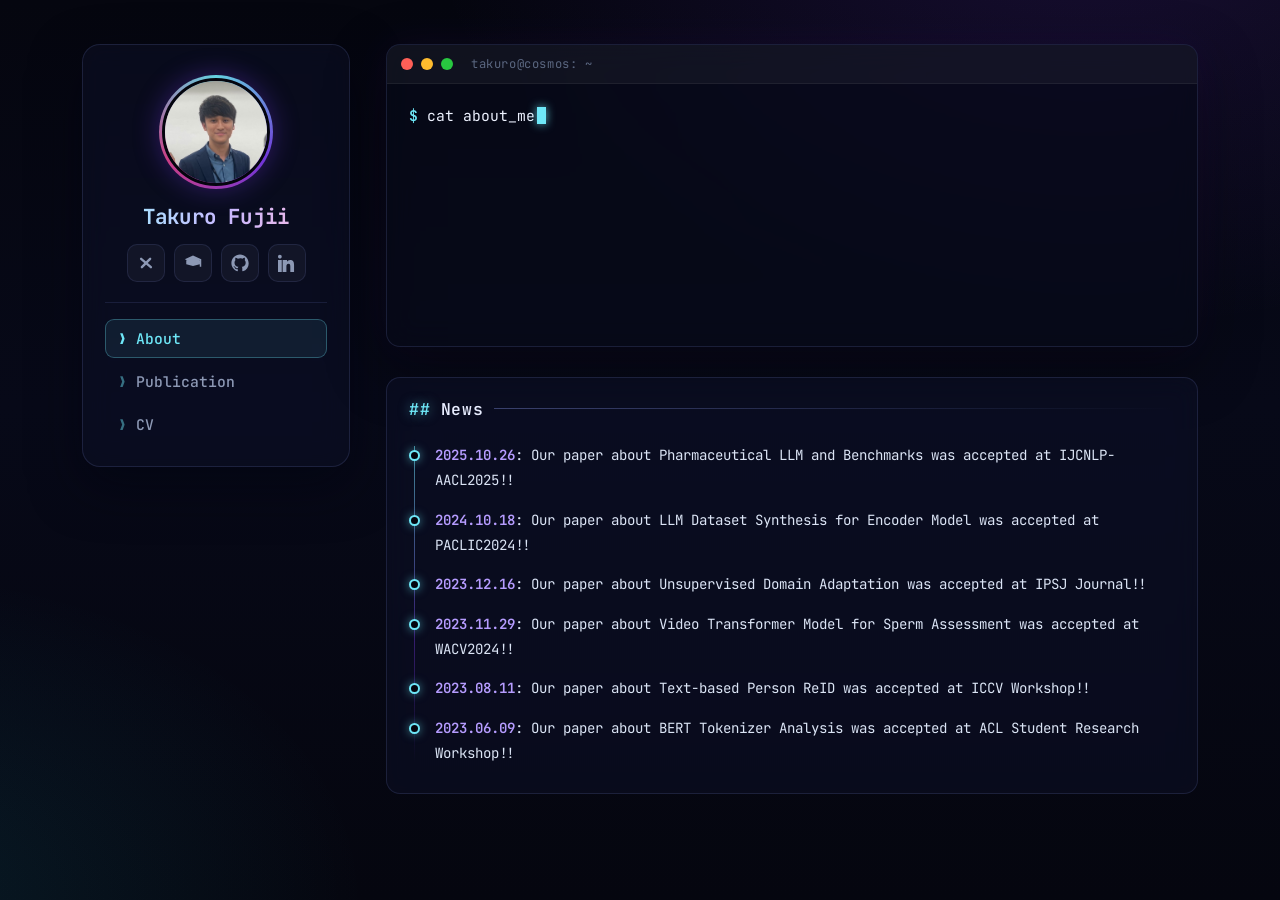
==== index.html @ f5a9caca "update" ====
<!doctype html>
<html lang="en">
<head>
	<meta charset="utf-8">
	<meta name="viewport" content="width=device-width,initial-scale=1">
	<title>Takuro Fujii</title>
	<meta name="description" content="Takuro Fujii — AI researcher / system engineer. NLP and LLM dataset synthesis.">
	<meta name="theme-color" content="#04050e">
	<link rel="icon" href="data:image/svg+xml,%3Csvg xmlns='http://www.w3.org/2000/svg' viewBox='0 0 100 100'%3E%3Ctext y='0.9em' font-size='90'%3E%F0%9F%AA%90%3C/text%3E%3C/svg%3E">
	<link rel="preconnect" href="https://fonts.googleapis.com">
	<link rel="preconnect" href="https://fonts.gstatic.com" crossorigin>
	<link href="https://fonts.googleapis.com/css2?family=JetBrains+Mono:ital,wght@0,300;0,400;0,500;0,600;0,700;1,400&display=swap" rel="stylesheet">
	<link rel="stylesheet" href="styles.css">
	<script>document.documentElement.classList.add('js');</script>
</head>
<body>
	<div class="site">
		<aside class="sidebar" aria-label="サイトナビゲーション">
			<div id="shared-sidebar"></div>
		</aside>

		<main class="content">

			<section class="terminal about" id="about" aria-label="About Me">
				<div class="terminal-bar">
					<span class="t-dot t-red"></span>
					<span class="t-dot t-yellow"></span>
					<span class="t-dot t-green"></span>
					<span class="terminal-title">takuro@cosmos: ~</span>
				</div>
				<div class="terminal-body">
					<p class="term-line" hidden><span class="t-prompt">$&nbsp;</span><span class="t-cmd" data-cmd="cat about_me.md"></span></p>
					<div class="type-target">
						<h4>About Me</h4>
						<p>
						I am currently serving as a system engineer in <a href="https://www.nri.com/jp/" target="_blank" rel="noopener">Nomura Research Institute</a>.
						I am also an independent AI researcher.
						My current research topics lie in deep learning about Neural Language Processing, in particular, LLM dataset synthesis.
						I obtained my Master's degrees from Yokohama National University in 2024, under the supervision of <a href="https://researchmap.jp/hamagami" target="_blank" rel="noopener">Prof. Tomoki Hamagami</a>.
						</p>
					</div>
				</div>
			</section>

			<section class="news" aria-label="News">
				<h4>News</h4>
				<ul>
				<li><span class="news-date">2025.10.26</span>: Our paper about Pharmaceutical LLM and Benchmarks was accepted at IJCNLP-AACL2025!!</li>
				<li><span class="news-date">2024.10.18</span>: Our paper about LLM Dataset Synthesis for Encoder Model was accepted at PACLIC2024!!</li>
				<li><span class="news-date">2023.12.16</span>: Our paper about Unsupervised Domain Adaptation was accepted at IPSJ Journal!!</li>
				<li><span class="news-date">2023.11.29</span>: Our paper about Video Transformer Model for Sperm Assessment was accepted at WACV2024!!</li>
				<li><span class="news-date">2023.08.11</span>: Our paper about Text-based Person ReID was accepted at ICCV Workshop!!</li>
				<li><span class="news-date">2023.06.09</span>: Our paper about BERT Tokenizer Analysis was accepted at ACL Student Research Workshop!!</li>
				</ul>
			</section>

		</main>
	</div>

	<script src="./includes.js"></script>
</body>
</html>
---- styles.css ----
/* ==========================================================================
   Takuro Fujii — personal site
   Theme: "Cosmic Ink" — 深宇宙 × 流れるインク × ターミナル
   ========================================================================== */

@property --ring-angle {
  syntax: '<angle>';
  initial-value: 0deg;
  inherits: false;
}

:root{
  --bg-deep:#04050e;
  --bg:#070918;
  --fg:#dbe4f5;
  --muted:#8d99b5;
  --faint:#5b6781;

  --accent:#6ee7f7;      /* cyan */
  --accent-2:#b69cff;    /* violet */
  --accent-3:#f27ec1;    /* magenta */
  --link:#7ce3f5;

  --card:rgba(13,17,36,.58);
  --card-border:rgba(148,163,255,.14);
  --card-border-hover:rgba(110,231,247,.38);

  --radius:14px;
  --mono:'JetBrains Mono',ui-monospace,SFMono-Regular,Menlo,Consolas,'Liberation Mono',monospace;

  font-size:16px;
}

/* --------------------------------------------------------------------------
   Base
   -------------------------------------------------------------------------- */
*{box-sizing:border-box}
html{
  background:var(--bg-deep);
  scroll-behavior:smooth;
  scrollbar-color:rgba(148,163,255,.3) transparent;
  scrollbar-width:thin;
}
html,body{height:100%;max-width:100%;overflow-x:hidden}
body{
  margin:0;
  font-family:var(--mono);
  background:
    radial-gradient(1100px 700px at 85% -10%, rgba(124,58,237,.16), transparent 60%),
    radial-gradient(900px 600px at -10% 100%, rgba(34,211,238,.10), transparent 55%),
    linear-gradient(180deg,#05060f,#070918 45%,#05060f);
  color:var(--fg);
  -webkit-font-smoothing:antialiased;
  -moz-osx-font-smoothing:grayscale;
}

::selection{background:rgba(124,58,237,.45);color:#fff}

::-webkit-scrollbar{width:10px;height:10px}
::-webkit-scrollbar-track{background:transparent}
::-webkit-scrollbar-thumb{
  background:rgba(148,163,255,.22);
  border-radius:8px;
  border:2px solid var(--bg-deep);
}

:focus-visible{outline:2px solid var(--accent);outline-offset:2px;border-radius:4px}

img,iframe,embed,object{max-width:100%;height:auto}

/* 長い語・URL は折り返してレイアウトを崩さない */
.content,.cv-box,.publication-item{
  width:100%;max-width:100%;
  hyphens:auto;-webkit-hyphens:auto;
  word-break:break-word;overflow-wrap:anywhere;
}
.cv-period a,.cv-role a,.publication-item a,.pub-links a{
  word-break:break-word;overflow-wrap:anywhere;
}

[hidden]{display:none !important}

/* --------------------------------------------------------------------------
   Cosmic background（JS が .cosmos を body 直下に注入する）
   -------------------------------------------------------------------------- */
.cosmos{
  position:fixed;inset:0;
  z-index:-1;
  overflow:hidden;
  pointer-events:none;
}

.nebula{position:absolute;inset:-8%;will-change:transform}

/* 流動するインク：ブラーをかけた色塊が screen 合成で混ざり合う */
.ink-blob{
  position:absolute;
  border-radius:50%;
  filter:blur(80px);
  mix-blend-mode:screen;
  will-change:transform;
  transform:translateZ(0);
}
.ink-1{
  width:56vmax;height:56vmax;left:-16vmax;top:-22vmax;opacity:.55;
  background:radial-gradient(circle at 35% 35%, rgba(124,58,237,.55), rgba(124,58,237,0) 70%);
  animation:ink-drift-1 44s ease-in-out infinite alternate;
}
.ink-2{
  width:48vmax;height:48vmax;right:-14vmax;top:8vmax;opacity:.45;
  background:radial-gradient(circle at 60% 40%, rgba(34,211,238,.5), rgba(34,211,238,0) 70%);
  animation:ink-drift-2 36s ease-in-out infinite alternate;
}
.ink-3{
  width:46vmax;height:46vmax;left:-10vmax;bottom:-18vmax;opacity:.4;
  background:radial-gradient(circle at 40% 60%, rgba(236,72,153,.42), rgba(236,72,153,0) 70%);
  animation:ink-drift-3 52s ease-in-out infinite alternate;
}
.ink-4{
  width:40vmax;height:40vmax;right:4vmax;bottom:-12vmax;opacity:.42;
  background:radial-gradient(circle at 50% 50%, rgba(37,99,235,.5), rgba(37,99,235,0) 70%);
  animation:ink-drift-4 30s ease-in-out infinite alternate;
}
.ink-5{
  width:34vmax;height:34vmax;left:32vw;top:24vh;opacity:.3;
  background:radial-gradient(circle at 50% 50%, rgba(45,212,191,.4), rgba(45,212,191,0) 70%);
  animation:ink-drift-5 40s ease-in-out infinite alternate;
}

@keyframes ink-drift-1{
  0%  {transform:translate(0,0) scale(1) rotate(0deg)}
  50% {transform:translate(9vmax,7vmax) scale(1.18) rotate(18deg)}
  100%{transform:translate(-4vmax,12vmax) scale(.92) rotate(-10deg)}
}
@keyframes ink-drift-2{
  0%  {transform:translate(0,0) scale(1)}
  50% {transform:translate(-10vmax,6vmax) scale(1.12)}
  100%{transform:translate(-3vmax,-7vmax) scale(.9)}
}
@keyframes ink-drift-3{
  0%  {transform:translate(0,0) scale(1) rotate(0deg)}
  50% {transform:translate(8vmax,-9vmax) scale(1.15) rotate(-14deg)}
  100%{transform:translate(13vmax,2vmax) scale(1.02) rotate(8deg)}
}
@keyframes ink-drift-4{
  0%  {transform:translate(0,0) scale(1)}
  50% {transform:translate(-7vmax,-8vmax) scale(1.2)}
  100%{transform:translate(4vmax,-3vmax) scale(.95)}
}
@keyframes ink-drift-5{
  0%  {transform:translate(0,0) scale(1)}
  50% {transform:translate(-12vmax,9vmax) scale(1.25)}
  100%{transform:translate(8vmax,-6vmax) scale(.88)}
}

.starfield{position:absolute;inset:0;width:100%;height:100%}

/* インクの質感を出す微細な粒状ノイズ */
.grain{
  position:absolute;inset:0;
  background-image:url("data:image/svg+xml,%3Csvg xmlns='http://www.w3.org/2000/svg' width='160' height='160'%3E%3Cfilter id='n'%3E%3CfeTurbulence type='fractalNoise' baseFrequency='0.9' numOctaves='2'/%3E%3C/filter%3E%3Crect width='100%25' height='100%25' filter='url(%23n)'/%3E%3C/svg%3E");
  opacity:.045;
  mix-blend-mode:overlay;
}

/* --------------------------------------------------------------------------
   Layout
   -------------------------------------------------------------------------- */
.site{
  min-height:100vh;
  display:grid;
  grid-template-columns:268px minmax(0,1fr);
  gap:36px;
  max-width:1180px;
  margin:0 auto;
  padding:44px 32px 64px;
}

.content{max-width:100%}
.content > * + *{margin-top:30px}

/* --------------------------------------------------------------------------
   Sidebar
   -------------------------------------------------------------------------- */
.sidebar{
  position:sticky;top:36px;
  align-self:start;
  display:flex;flex-direction:column;align-items:center;gap:6px;
  background:var(--card);
  border:1px solid var(--card-border);
  border-radius:18px;
  padding:30px 22px 22px;
  backdrop-filter:blur(14px) saturate(140%);
  -webkit-backdrop-filter:blur(14px) saturate(140%);
  box-shadow:0 18px 50px rgba(2,4,16,.5);
}

.profile{display:flex;flex-direction:column;align-items:center;gap:14px;width:100%}
.profile-meta{min-width:0;width:100%;text-align:center}

/* 回転するオーロラリング付きアバター */
.avatar-ring{
  --ring-angle:0deg;
  padding:3px;
  border-radius:50%;
  background:conic-gradient(from var(--ring-angle),
    rgba(110,231,247,.9), rgba(124,58,237,.9), rgba(236,72,153,.85), rgba(110,231,247,.9));
  animation:ring-spin 7s linear infinite;
  box-shadow:0 0 26px rgba(124,58,237,.35);
}
@keyframes ring-spin{to{--ring-angle:360deg}}
.avatar{
  display:block;
  width:108px;height:108px;
  border-radius:50%;
  border:3px solid var(--bg-deep);
  object-fit:cover;
}

.name{
  margin:0;
  font-size:1.3rem;font-weight:700;letter-spacing:.01em;
  white-space:normal;
  background:linear-gradient(100deg,#9ef0ff,#c9b8ff 55%,#f7b8de);
  -webkit-background-clip:text;background-clip:text;
  color:transparent;
}

.social-row{display:flex;gap:9px;justify-content:center;flex-wrap:wrap}
.social-row a{
  display:inline-flex;align-items:center;justify-content:center;
  width:38px;height:38px;border-radius:10px;
  color:var(--muted);
  background:rgba(255,255,255,.04);
  border:1px solid rgba(148,163,255,.12);
  transition:color .25s ease,border-color .25s ease,box-shadow .25s ease,transform .25s ease;
}
.social-row a svg{width:18px;height:18px;display:block;fill:currentColor}
.social-row a:hover{
  color:var(--accent);
  border-color:rgba(110,231,247,.45);
  box-shadow:0 0 16px rgba(110,231,247,.25);
  transform:translateY(-2px);
}

.nav{
  display:flex;flex-direction:column;width:100%;gap:4px;
  margin-top:14px;padding-top:16px;
  border-top:1px solid rgba(148,163,255,.12);
}
.nav a{
  font-size:.92rem;font-weight:500;
  color:var(--muted);text-decoration:none;
  padding:9px 12px;border-radius:9px;
  border:1px solid transparent;
  transition:color .22s ease,background .22s ease,border-color .22s ease;
}
.nav a::before{content:'❯ ';color:var(--accent);opacity:.45;transition:opacity .22s ease}
.nav a:hover{color:#fff;background:rgba(255,255,255,.05);border-color:rgba(148,163,255,.18)}
.nav a:hover::before{opacity:1}
.nav a[aria-current="page"]{
  color:var(--accent);
  background:rgba(110,231,247,.08);
  border-color:rgba(110,231,247,.3);
}
.nav a[aria-current="page"]::before{opacity:1}

/* --------------------------------------------------------------------------
   Content generic
   -------------------------------------------------------------------------- */
.content h4{
  display:flex;align-items:center;gap:10px;
  margin:34px 0 16px;
  font-size:1.02rem;font-weight:600;
  letter-spacing:.05em;
  color:#e8edff;
}
.content h4::before{
  content:'##';
  color:var(--accent);
  text-shadow:0 0 12px rgba(110,231,247,.5);
}
.content h4::after{
  content:'';
  flex:1;height:1px;
  background:linear-gradient(90deg,rgba(148,163,255,.35),transparent);
}
.content section > h4:first-child{margin-top:0}

.content a{
  color:var(--link);
  text-decoration:underline dotted;
  text-underline-offset:3px;
  transition:color .2s ease,text-shadow .2s ease;
}
.content a:hover{color:#aef4ff;text-shadow:0 0 14px rgba(110,231,247,.6)}

/* --------------------------------------------------------------------------
   Terminal（About Me のタイプライター演出）
   -------------------------------------------------------------------------- */
.terminal{
  background:rgba(8,10,24,.74);
  border:1px solid var(--card-border);
  border-radius:var(--radius);
  overflow:hidden;
  backdrop-filter:blur(14px) saturate(140%);
  -webkit-backdrop-filter:blur(14px) saturate(140%);
  box-shadow:0 20px 60px rgba(0,0,0,.45),0 0 40px rgba(124,58,237,.08);
}
.terminal.is-typing{cursor:pointer}

.terminal-bar{
  display:flex;align-items:center;gap:8px;
  padding:11px 14px;
  background:rgba(255,255,255,.04);
  border-bottom:1px solid rgba(255,255,255,.06);
}
.t-dot{width:12px;height:12px;border-radius:50%;flex:none}
.t-red{background:#ff5f57}
.t-yellow{background:#febc2e}
.t-green{background:#28c840}
.terminal-title{
  margin-left:10px;
  color:var(--faint);
  font-size:.76rem;letter-spacing:.05em;
  white-space:nowrap;overflow:hidden;text-overflow:ellipsis;
}

.terminal-body{
  padding:18px 22px 22px;
  font-size:.92rem;
  line-height:1.9;
}

.term-line{margin:0 0 12px}
.t-prompt{color:var(--accent);font-weight:600}
.t-cmd{color:#eef2ff}

/* JS 有効時はタイプ開始までソーステキストを隠す（FOUC 防止） */
.js .type-target:not(.typing):not(.typed){visibility:hidden}

.terminal-body h4{
  display:block;
  margin:0 0 10px;
  font-size:1.12rem;font-weight:700;
  letter-spacing:.02em;
  color:var(--accent-2);
}
.terminal-body h4::before{
  content:'# ';
  color:var(--accent-3);
  text-shadow:0 0 12px rgba(242,126,193,.5);
}
.terminal-body h4::after{content:none}
.terminal-body p{margin:0 0 10px;color:var(--fg)}
.terminal-body p:last-child{margin-bottom:0}

.t-cursor{
  display:inline-block;
  width:.58em;height:1.15em;
  margin-left:2px;
  vertical-align:-.18em;
  background:var(--accent);
  box-shadow:0 0 10px rgba(110,231,247,.8);
  animation:cursor-blink 1.1s step-end infinite;
}
.t-cursor.busy{animation:none;opacity:1}
@keyframes cursor-blink{0%,55%{opacity:1}56%,100%{opacity:0}}

/* --------------------------------------------------------------------------
   News（タイムライン）
   -------------------------------------------------------------------------- */
.news{
  background:var(--card);
  border:1px solid var(--card-border);
  border-radius:var(--radius);
  padding:20px 22px;
  backdrop-filter:blur(12px) saturate(140%);
  -webkit-backdrop-filter:blur(12px) saturate(140%);
}
.news h4{margin-top:0}

.news ul{list-style:none;margin:0;padding:0;position:relative}
.news ul::before{
  content:'';
  position:absolute;left:5px;top:10px;bottom:10px;width:1px;
  background:linear-gradient(180deg,rgba(110,231,247,.55),rgba(124,58,237,.4) 60%,transparent);
}
.news li{
  position:relative;
  margin:0;padding:7px 0 7px 26px;
  font-size:.88rem;line-height:1.8;
  color:var(--fg);
}
.news li::before{
  content:'';
  position:absolute;left:0;top:calc(7px + .5em);
  width:7px;height:7px;border-radius:50%;
  background:var(--bg-deep);
  border:2px solid var(--accent);
  box-shadow:0 0 10px rgba(110,231,247,.55);
}
.news-date{color:var(--accent-2);font-weight:600}

/* --------------------------------------------------------------------------
   Publications
   -------------------------------------------------------------------------- */
.publications{margin-top:0}
.pub-grid{display:grid;grid-template-columns:1fr;gap:16px;margin-bottom:8px}

.publication-item{
  position:relative;
  background:var(--card);
  border:1px solid var(--card-border);
  border-radius:var(--radius);
  padding:18px 20px;
  overflow:hidden;
  backdrop-filter:blur(12px) saturate(140%);
  -webkit-backdrop-filter:blur(12px) saturate(140%);
  transition:transform .3s ease,border-color .3s ease,box-shadow .3s ease;
}
.publication-item::before{
  content:'';
  position:absolute;left:0;top:0;bottom:0;width:2px;
  background:linear-gradient(180deg,var(--accent),rgba(124,58,237,.8),transparent);
  opacity:.45;
  transition:opacity .3s ease;
}
.publication-item:hover{
  transform:translateY(-3px);
  border-color:var(--card-border-hover);
  box-shadow:0 14px 44px rgba(2,4,18,.6),0 0 24px rgba(110,231,247,.08);
}
.publication-item:hover::before{opacity:1}

.pub-title{margin:0 0 8px;font-size:.98rem;font-weight:600;line-height:1.6;color:#eef2ff}
.pub-meta{margin:0 0 6px;color:var(--muted);font-size:.8rem;line-height:1.65}
.pub-meta em{color:var(--accent-2)}
.publication-item > p{margin:8px 0 0}

.pub-links{display:flex;gap:8px;flex-wrap:wrap;align-items:center;margin:10px 0 0;padding:0}
.pub-link,
.content a.pub-link{
  display:inline-block;
  padding:2px 9px;
  border:1px solid rgba(110,231,247,.25);
  border-radius:999px;
  background:rgba(110,231,247,.06);
  color:var(--accent);
  font-size:.76rem;
  text-decoration:none;
  white-space:nowrap;
  transition:background .25s ease,box-shadow .25s ease,border-color .25s ease;
}
.pub-link:hover,
.content a.pub-link:hover{
  background:rgba(110,231,247,.14);
  border-color:rgba(110,231,247,.5);
  box-shadow:0 0 14px rgba(110,231,247,.3);
  text-shadow:none;
}

/* 年フィルタ */
.pub-controls{display:flex;gap:10px;align-items:center;margin:0 0 18px}
.pub-controls select{
  font-family:var(--mono);
  background:rgba(13,17,36,.7);
  color:var(--fg);
  border:1px solid var(--card-border);
  border-radius:8px;
  padding:7px 12px;
  font-size:.84rem;
  cursor:pointer;
}
.pub-controls select option{background:#0b0e22;color:var(--fg)}

/* --------------------------------------------------------------------------
   CV
   -------------------------------------------------------------------------- */
.cv-box{
  background:var(--card);
  border:1px solid var(--card-border);
  border-radius:var(--radius);
  padding:6px 20px;
  backdrop-filter:blur(12px) saturate(140%);
  -webkit-backdrop-filter:blur(12px) saturate(140%);
}
.cv-item{padding:14px 0;border-top:1px dashed rgba(148,163,255,.16)}
.cv-item:first-child{border-top:0}
.cv-period{margin:0 0 4px;color:#e6ecff;font-weight:600;font-size:.9rem;line-height:1.7}
.cv-role{margin:0;color:var(--muted);font-size:.84rem;line-height:1.75}
.cv-item > p{margin:0 0 4px}
.cv-item > p:last-child{margin-bottom:0}

/* --------------------------------------------------------------------------
   Reveal on scroll
   -------------------------------------------------------------------------- */
.reveal{
  opacity:0;
  transform:translateY(14px);
  transition:opacity .6s cubic-bezier(.2,.7,.3,1),transform .6s cubic-bezier(.2,.7,.3,1);
}
.reveal.is-visible{opacity:1;transform:none}

/* --------------------------------------------------------------------------
   Responsive
   -------------------------------------------------------------------------- */
@media (max-width:960px){
  .site{grid-template-columns:1fr;gap:24px;padding:24px 18px 48px}
  .sidebar{position:relative;top:0;padding:24px 18px 16px}
  .avatar{width:84px;height:84px}
  .nav{flex-direction:row;justify-content:center;flex-wrap:wrap;margin-top:10px;padding-top:14px}
  .nav a{padding:7px 12px;font-size:.88rem}
}

@media (max-width:520px){
  :root{font-size:15px}
  .site{padding:16px 12px 40px}
  .terminal-body{padding:14px 14px 18px;font-size:.88rem}
  .news{padding:16px 14px}
  .publication-item{padding:14px 14px}
  .cv-box{padding:4px 14px}
  .ink-blob{filter:blur(60px)}
}

/* --------------------------------------------------------------------------
   Reduced motion
   -------------------------------------------------------------------------- */
@media (prefers-reduced-motion: reduce){
  html{scroll-behavior:auto}
  .ink-blob,.avatar-ring{animation:none !important}
  .t-cursor{animation:none;opacity:1}
  .reveal,.reveal.is-visible{transition:none !important;transform:none !important;opacity:1 !important}
  .publication-item,.social-row a,.nav a{transition:none}
}

/* --------------------------------------------------------------------------
   Utilities
   -------------------------------------------------------------------------- */
.sr-only{
  position:absolute;width:1px;height:1px;padding:0;margin:-1px;
  overflow:hidden;clip:rect(0,0,0,0);white-space:nowrap;border:0;
}

/* Safari / iOS のデータ自動検出リンク（日付・電話番号等）を無効化 */
a[href^="x-apple-data-detectors"],
a[x-apple-data-detectors]{
  color:inherit !important;
  text-decoration:none !important;
  pointer-events:none !important;
  cursor:default !important;
}
.no-detect{color:inherit;text-decoration:none;pointer-events:none;cursor:default}
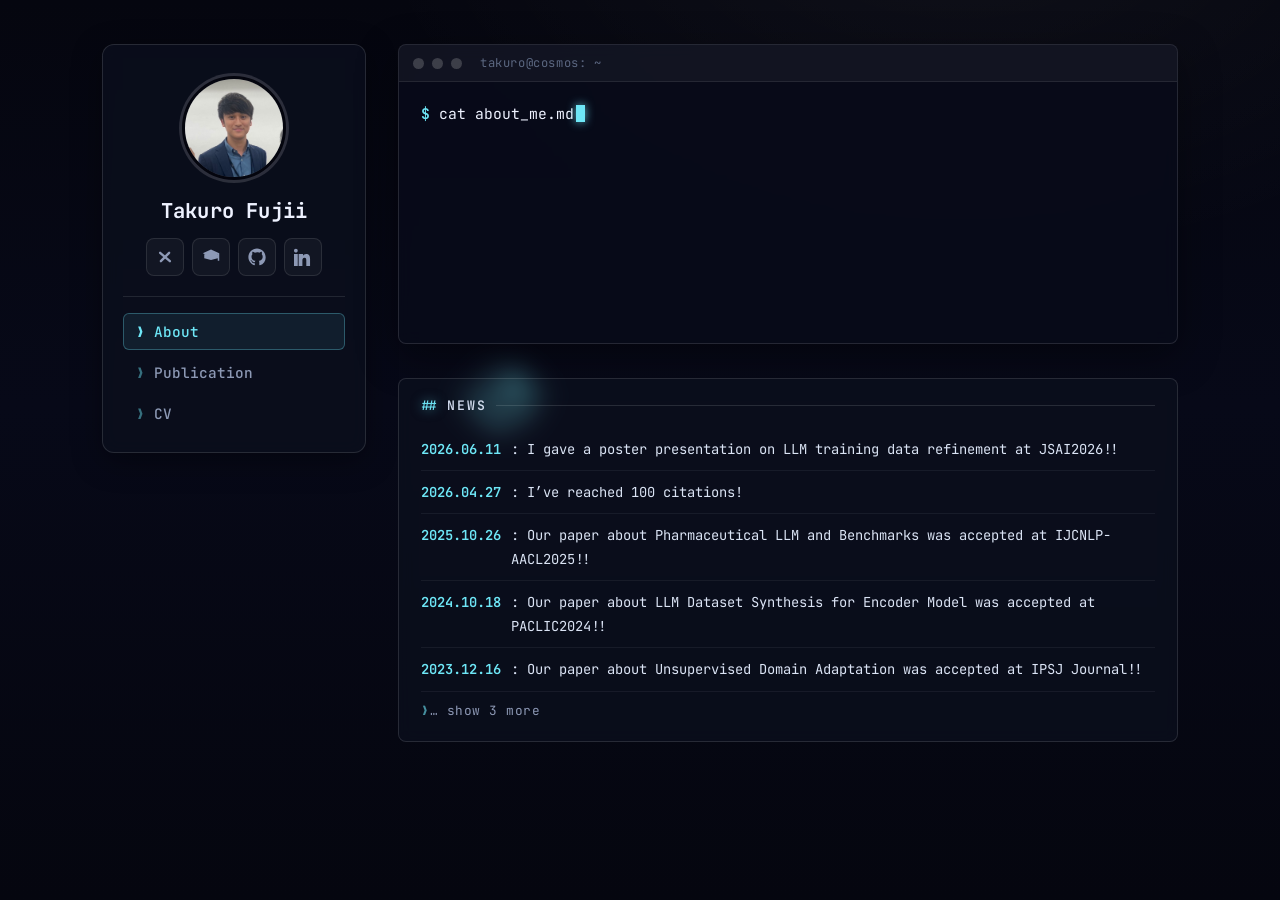
==== commit a9769323: "update" ====
--- a/index.html
+++ b/index.html
@@ -33,8 +33,7 @@
 					<div class="type-target">
 						<h4>About Me</h4>
 						<p>
-						I am currently serving as a system engineer in <a href="https://www.nri.com/jp/" target="_blank" rel="noopener">Nomura Research Institute</a>.
-						I am also an independent AI researcher.
+						I develop LLM from scratch and research AI/LLM in <a href="https://www.rd.ntt/organization/laboratory/" target="_blank" rel="noopener">NTT Human Informatics Laboratories, NTT, Inc.</a> .
 						My current research topics lie in deep learning about Neural Language Processing, in particular, LLM dataset synthesis.
 						I obtained my Master's degrees from Yokohama National University in 2024, under the supervision of <a href="https://researchmap.jp/hamagami" target="_blank" rel="noopener">Prof. Tomoki Hamagami</a>.
 						</p>
@@ -45,6 +44,8 @@
 			<section class="news" aria-label="News">
 				<h4>News</h4>
 				<ul>
+				<li><span class="news-date">2026.06.11</span>: I gave a poster presentation on LLM training data refinement at JSAI2026!!</li>
+				<li><span class="news-date">2026.04.27</span>: I’ve reached 100 citations!</li>
 				<li><span class="news-date">2025.10.26</span>: Our paper about Pharmaceutical LLM and Benchmarks was accepted at IJCNLP-AACL2025!!</li>
 				<li><span class="news-date">2024.10.18</span>: Our paper about LLM Dataset Synthesis for Encoder Model was accepted at PACLIC2024!!</li>
 				<li><span class="news-date">2023.12.16</span>: Our paper about Unsupervised Domain Adaptation was accepted at IPSJ Journal!!</li>
--- a/styles.css
+++ b/styles.css
@@ -1,13 +1,9 @@
 /* ==========================================================================
    Takuro Fujii — personal site
-   Theme: "Cosmic Ink" — 深宇宙 × 流れるインク × ターミナル
+   Theme: "Cosmic Ink" — 深宇宙 × 水に垂れるインク × ターミナル
+   Palette: 黒系背景 + グレー/白 + アクセント1色（シアン）
+            ランダム色はインタラクティブなインクのみに使用
    ========================================================================== */
-
-@property --ring-angle {
-  syntax: '<angle>';
-  initial-value: 0deg;
-  inherits: false;
-}
 
 :root{
   --bg-deep:#04050e;
@@ -16,16 +12,14 @@
   --muted:#8d99b5;
   --faint:#5b6781;
 
-  --accent:#6ee7f7;      /* cyan */
-  --accent-2:#b69cff;    /* violet */
-  --accent-3:#f27ec1;    /* magenta */
-  --link:#7ce3f5;
-
-  --card:rgba(13,17,36,.58);
-  --card-border:rgba(148,163,255,.14);
-  --card-border-hover:rgba(110,231,247,.38);
-
-  --radius:14px;
+  --accent:#6ee7f7;      /* 唯一のアクセントカラー */
+  --link:#6ee7f7;
+
+  --card:rgba(11,14,29,.86);
+  --card-border:rgba(255,255,255,.12);
+  --card-border-hover:rgba(110,231,247,.4);
+
+  --radius:8px;
   --mono:'JetBrains Mono',ui-monospace,SFMono-Regular,Menlo,Consolas,'Liberation Mono',monospace;
 
   font-size:16px;
@@ -38,7 +32,7 @@
 html{
   background:var(--bg-deep);
   scroll-behavior:smooth;
-  scrollbar-color:rgba(148,163,255,.3) transparent;
+  scrollbar-color:rgba(255,255,255,.2) transparent;
   scrollbar-width:thin;
 }
 html,body{height:100%;max-width:100%;overflow-x:hidden}
@@ -46,20 +40,19 @@
   margin:0;
   font-family:var(--mono);
   background:
-    radial-gradient(1100px 700px at 85% -10%, rgba(124,58,237,.16), transparent 60%),
-    radial-gradient(900px 600px at -10% 100%, rgba(34,211,238,.10), transparent 55%),
+    radial-gradient(1000px 600px at 75% -10%, rgba(255,255,255,.045), transparent 60%),
     linear-gradient(180deg,#05060f,#070918 45%,#05060f);
   color:var(--fg);
   -webkit-font-smoothing:antialiased;
   -moz-osx-font-smoothing:grayscale;
 }
 
-::selection{background:rgba(124,58,237,.45);color:#fff}
+::selection{background:rgba(110,231,247,.28);color:#fff}
 
 ::-webkit-scrollbar{width:10px;height:10px}
 ::-webkit-scrollbar-track{background:transparent}
 ::-webkit-scrollbar-thumb{
-  background:rgba(148,163,255,.22);
+  background:rgba(255,255,255,.16);
   border-radius:8px;
   border:2px solid var(--bg-deep);
 }
@@ -82,6 +75,7 @@
 
 /* --------------------------------------------------------------------------
    Cosmic background（JS が .cosmos を body 直下に注入する）
+   レイヤー順: 単色の霧 → 星 → インク → 粒状ノイズ
    -------------------------------------------------------------------------- */
 .cosmos{
   position:fixed;inset:0;
@@ -92,7 +86,7 @@
 
 .nebula{position:absolute;inset:-8%;will-change:transform}
 
-/* 流動するインク：ブラーをかけた色塊が screen 合成で混ざり合う */
+/* 漂う単色の霧（ベースの空気感） */
 .ink-blob{
   position:absolute;
   border-radius:50%;
@@ -100,30 +94,26 @@
   mix-blend-mode:screen;
   will-change:transform;
   transform:translateZ(0);
+  background:radial-gradient(circle at 40% 40%, rgba(136,164,196,.45), rgba(136,164,196,0) 70%);
 }
 .ink-1{
-  width:56vmax;height:56vmax;left:-16vmax;top:-22vmax;opacity:.55;
-  background:radial-gradient(circle at 35% 35%, rgba(124,58,237,.55), rgba(124,58,237,0) 70%);
+  width:56vmax;height:56vmax;left:-16vmax;top:-22vmax;opacity:.42;
   animation:ink-drift-1 44s ease-in-out infinite alternate;
 }
 .ink-2{
-  width:48vmax;height:48vmax;right:-14vmax;top:8vmax;opacity:.45;
-  background:radial-gradient(circle at 60% 40%, rgba(34,211,238,.5), rgba(34,211,238,0) 70%);
+  width:48vmax;height:48vmax;right:-14vmax;top:8vmax;opacity:.32;
   animation:ink-drift-2 36s ease-in-out infinite alternate;
 }
 .ink-3{
-  width:46vmax;height:46vmax;left:-10vmax;bottom:-18vmax;opacity:.4;
-  background:radial-gradient(circle at 40% 60%, rgba(236,72,153,.42), rgba(236,72,153,0) 70%);
+  width:46vmax;height:46vmax;left:-10vmax;bottom:-18vmax;opacity:.28;
   animation:ink-drift-3 52s ease-in-out infinite alternate;
 }
 .ink-4{
-  width:40vmax;height:40vmax;right:4vmax;bottom:-12vmax;opacity:.42;
-  background:radial-gradient(circle at 50% 50%, rgba(37,99,235,.5), rgba(37,99,235,0) 70%);
+  width:40vmax;height:40vmax;right:4vmax;bottom:-12vmax;opacity:.3;
   animation:ink-drift-4 30s ease-in-out infinite alternate;
 }
 .ink-5{
-  width:34vmax;height:34vmax;left:32vw;top:24vh;opacity:.3;
-  background:radial-gradient(circle at 50% 50%, rgba(45,212,191,.4), rgba(45,212,191,0) 70%);
+  width:34vmax;height:34vmax;left:32vw;top:24vh;opacity:.22;
   animation:ink-drift-5 40s ease-in-out infinite alternate;
 }
 
@@ -154,6 +144,18 @@
 }
 
 .starfield{position:absolute;inset:0;width:100%;height:100%}
+
+/* 水に垂れるインク（タップ／スライドで滲む。JS 描画）
+   コンテンツの最前面に screen 合成で重ねる。低アルファ＋ぼかしなので
+   文字の可読性は保たれる */
+.inkfield{
+  position:fixed;inset:0;width:100%;height:100%;
+  z-index:5;
+  pointer-events:none;
+  filter:blur(12px);
+  mix-blend-mode:screen;
+  opacity:1;
+}
 
 /* インクの質感を出す微細な粒状ノイズ */
 .grain{
@@ -169,15 +171,15 @@
 .site{
   min-height:100vh;
   display:grid;
-  grid-template-columns:268px minmax(0,1fr);
-  gap:36px;
-  max-width:1180px;
+  grid-template-columns:264px minmax(0,1fr);
+  gap:32px;
+  max-width:1140px;
   margin:0 auto;
   padding:44px 32px 64px;
 }
 
 .content{max-width:100%}
-.content > * + *{margin-top:30px}
+.content > * + *{margin-top:34px}
 
 /* --------------------------------------------------------------------------
    Sidebar
@@ -188,30 +190,24 @@
   display:flex;flex-direction:column;align-items:center;gap:6px;
   background:var(--card);
   border:1px solid var(--card-border);
-  border-radius:18px;
-  padding:30px 22px 22px;
-  backdrop-filter:blur(14px) saturate(140%);
-  -webkit-backdrop-filter:blur(14px) saturate(140%);
-  box-shadow:0 18px 50px rgba(2,4,16,.5);
+  border-radius:12px;
+  padding:28px 20px 20px;
+  backdrop-filter:blur(8px);
+  -webkit-backdrop-filter:blur(8px);
+  box-shadow:0 8px 30px rgba(0,0,0,.35);
 }
 
 .profile{display:flex;flex-direction:column;align-items:center;gap:14px;width:100%}
 .profile-meta{min-width:0;width:100%;text-align:center}
 
-/* 回転するオーロラリング付きアバター */
 .avatar-ring{
-  --ring-angle:0deg;
   padding:3px;
   border-radius:50%;
-  background:conic-gradient(from var(--ring-angle),
-    rgba(110,231,247,.9), rgba(124,58,237,.9), rgba(236,72,153,.85), rgba(110,231,247,.9));
-  animation:ring-spin 7s linear infinite;
-  box-shadow:0 0 26px rgba(124,58,237,.35);
-}
-@keyframes ring-spin{to{--ring-angle:360deg}}
+  background:rgba(255,255,255,.14);
+}
 .avatar{
   display:block;
-  width:108px;height:108px;
+  width:104px;height:104px;
   border-radius:50%;
   border:3px solid var(--bg-deep);
   object-fit:cover;
@@ -219,44 +215,41 @@
 
 .name{
   margin:0;
-  font-size:1.3rem;font-weight:700;letter-spacing:.01em;
+  font-size:1.28rem;font-weight:700;letter-spacing:.01em;
   white-space:normal;
-  background:linear-gradient(100deg,#9ef0ff,#c9b8ff 55%,#f7b8de);
-  -webkit-background-clip:text;background-clip:text;
-  color:transparent;
-}
-
-.social-row{display:flex;gap:9px;justify-content:center;flex-wrap:wrap}
+  color:#eef2ff;
+}
+
+.social-row{display:flex;gap:8px;justify-content:center;flex-wrap:wrap}
 .social-row a{
   display:inline-flex;align-items:center;justify-content:center;
-  width:38px;height:38px;border-radius:10px;
+  width:38px;height:38px;border-radius:8px;
   color:var(--muted);
   background:rgba(255,255,255,.04);
-  border:1px solid rgba(148,163,255,.12);
-  transition:color .25s ease,border-color .25s ease,box-shadow .25s ease,transform .25s ease;
+  border:1px solid rgba(255,255,255,.1);
+  transition:color .25s ease,border-color .25s ease,box-shadow .25s ease;
 }
 .social-row a svg{width:18px;height:18px;display:block;fill:currentColor}
 .social-row a:hover{
   color:var(--accent);
   border-color:rgba(110,231,247,.45);
-  box-shadow:0 0 16px rgba(110,231,247,.25);
-  transform:translateY(-2px);
+  box-shadow:0 0 16px rgba(110,231,247,.2);
 }
 
 .nav{
   display:flex;flex-direction:column;width:100%;gap:4px;
   margin-top:14px;padding-top:16px;
-  border-top:1px solid rgba(148,163,255,.12);
+  border-top:1px solid rgba(255,255,255,.1);
 }
 .nav a{
-  font-size:.92rem;font-weight:500;
+  font-size:.9rem;font-weight:500;
   color:var(--muted);text-decoration:none;
-  padding:9px 12px;border-radius:9px;
+  padding:8px 12px;border-radius:6px;
   border:1px solid transparent;
   transition:color .22s ease,background .22s ease,border-color .22s ease;
 }
 .nav a::before{content:'❯ ';color:var(--accent);opacity:.45;transition:opacity .22s ease}
-.nav a:hover{color:#fff;background:rgba(255,255,255,.05);border-color:rgba(148,163,255,.18)}
+.nav a:hover{color:#fff;background:rgba(255,255,255,.05);border-color:rgba(255,255,255,.16)}
 .nav a:hover::before{opacity:1}
 .nav a[aria-current="page"]{
   color:var(--accent);
@@ -267,23 +260,28 @@
 
 /* --------------------------------------------------------------------------
    Content generic
+   セクション見出し＝大文字トラッキングの小ラベル（構造を示す）
    -------------------------------------------------------------------------- */
 .content h4{
   display:flex;align-items:center;gap:10px;
-  margin:34px 0 16px;
-  font-size:1.02rem;font-weight:600;
-  letter-spacing:.05em;
-  color:#e8edff;
+  margin:40px 0 14px;
+  font-size:.82rem;font-weight:600;
+  letter-spacing:.14em;
+  text-transform:uppercase;
+  color:#cdd6ea;
 }
 .content h4::before{
   content:'##';
+  flex:none;
+  white-space:nowrap;
+  letter-spacing:0;
   color:var(--accent);
   text-shadow:0 0 12px rgba(110,231,247,.5);
 }
 .content h4::after{
   content:'';
   flex:1;height:1px;
-  background:linear-gradient(90deg,rgba(148,163,255,.35),transparent);
+  background:rgba(255,255,255,.12);
 }
 .content section > h4:first-child{margin-top:0}
 
@@ -299,26 +297,23 @@
    Terminal（About Me のタイプライター演出）
    -------------------------------------------------------------------------- */
 .terminal{
-  background:rgba(8,10,24,.74);
+  background:rgba(9,11,26,.88);
   border:1px solid var(--card-border);
   border-radius:var(--radius);
   overflow:hidden;
-  backdrop-filter:blur(14px) saturate(140%);
-  -webkit-backdrop-filter:blur(14px) saturate(140%);
-  box-shadow:0 20px 60px rgba(0,0,0,.45),0 0 40px rgba(124,58,237,.08);
+  backdrop-filter:blur(8px);
+  -webkit-backdrop-filter:blur(8px);
+  box-shadow:0 12px 40px rgba(0,0,0,.4);
 }
 .terminal.is-typing{cursor:pointer}
 
 .terminal-bar{
   display:flex;align-items:center;gap:8px;
-  padding:11px 14px;
+  padding:10px 14px;
   background:rgba(255,255,255,.04);
-  border-bottom:1px solid rgba(255,255,255,.06);
-}
-.t-dot{width:12px;height:12px;border-radius:50%;flex:none}
-.t-red{background:#ff5f57}
-.t-yellow{background:#febc2e}
-.t-green{background:#28c840}
+  border-bottom:1px solid rgba(255,255,255,.08);
+}
+.t-dot{width:11px;height:11px;border-radius:50%;flex:none;background:rgba(255,255,255,.18)}
 .terminal-title{
   margin-left:10px;
   color:var(--faint);
@@ -342,14 +337,15 @@
 .terminal-body h4{
   display:block;
   margin:0 0 10px;
-  font-size:1.12rem;font-weight:700;
+  font-size:1.1rem;font-weight:700;
   letter-spacing:.02em;
-  color:var(--accent-2);
+  text-transform:none;
+  color:#eef2ff;
 }
 .terminal-body h4::before{
   content:'# ';
-  color:var(--accent-3);
-  text-shadow:0 0 12px rgba(242,126,193,.5);
+  color:var(--accent);
+  text-shadow:0 0 12px rgba(110,231,247,.4);
 }
 .terminal-body h4::after{content:none}
 .terminal-body p{margin:0 0 10px;color:var(--fg)}
@@ -368,95 +364,116 @@
 @keyframes cursor-blink{0%,55%{opacity:1}56%,100%{opacity:0}}
 
 /* --------------------------------------------------------------------------
-   News（タイムライン）
+   News（日付が縦に揃うログ形式）
    -------------------------------------------------------------------------- */
 .news{
   background:var(--card);
   border:1px solid var(--card-border);
   border-radius:var(--radius);
-  padding:20px 22px;
-  backdrop-filter:blur(12px) saturate(140%);
-  -webkit-backdrop-filter:blur(12px) saturate(140%);
+  padding:18px 22px 10px;
+  backdrop-filter:blur(8px);
+  -webkit-backdrop-filter:blur(8px);
 }
 .news h4{margin-top:0}
 
-.news ul{list-style:none;margin:0;padding:0;position:relative}
-.news ul::before{
-  content:'';
-  position:absolute;left:5px;top:10px;bottom:10px;width:1px;
-  background:linear-gradient(180deg,rgba(110,231,247,.55),rgba(124,58,237,.4) 60%,transparent);
-}
+.news ul{list-style:none;margin:0;padding:0}
 .news li{
-  position:relative;
-  margin:0;padding:7px 0 7px 26px;
-  font-size:.88rem;line-height:1.8;
+  display:grid;
+  grid-template-columns:10ch 1fr;
+  gap:0 10px;
+  margin:0;padding:9px 0;
+  font-size:.86rem;line-height:1.75;
   color:var(--fg);
-}
-.news li::before{
-  content:'';
-  position:absolute;left:0;top:calc(7px + .5em);
-  width:7px;height:7px;border-radius:50%;
-  background:var(--bg-deep);
-  border:2px solid var(--accent);
-  box-shadow:0 0 10px rgba(110,231,247,.55);
-}
-.news-date{color:var(--accent-2);font-weight:600}
+  border-top:1px solid rgba(255,255,255,.06);
+}
+.news li:first-child{border-top:0}
+.news-date{color:var(--accent);font-weight:600}
+
+/* 6件目以降の折りたたみトグル */
+.news-toggle{
+  display:block;width:100%;
+  margin:0;padding:10px 0 12px;
+  background:transparent;border:0;
+  border-top:1px solid rgba(255,255,255,.06);
+  font-family:var(--mono);font-size:.8rem;letter-spacing:.04em;
+  color:var(--muted);text-align:left;cursor:pointer;
+  transition:color .2s ease;
+}
+.news-toggle::before{content:'\276f ';color:var(--accent);opacity:.6}
+.news-toggle:hover{color:var(--accent)}
 
 /* --------------------------------------------------------------------------
    Publications
    -------------------------------------------------------------------------- */
 .publications{margin-top:0}
-.pub-grid{display:grid;grid-template-columns:1fr;gap:16px;margin-bottom:8px}
+.pub-grid{
+  display:grid;grid-template-columns:1fr;gap:14px;margin-bottom:8px;
+  counter-reset:pub;
+}
 
 .publication-item{
   position:relative;
+  counter-increment:pub;
   background:var(--card);
   border:1px solid var(--card-border);
   border-radius:var(--radius);
-  padding:18px 20px;
+  padding:16px 18px;
   overflow:hidden;
-  backdrop-filter:blur(12px) saturate(140%);
-  -webkit-backdrop-filter:blur(12px) saturate(140%);
-  transition:transform .3s ease,border-color .3s ease,box-shadow .3s ease;
+  backdrop-filter:blur(8px);
+  -webkit-backdrop-filter:blur(8px);
+  transition:border-color .25s ease,background .25s ease;
 }
 .publication-item::before{
   content:'';
   position:absolute;left:0;top:0;bottom:0;width:2px;
-  background:linear-gradient(180deg,var(--accent),rgba(124,58,237,.8),transparent);
+  background:linear-gradient(180deg,rgba(110,231,247,.8),rgba(110,231,247,.25),transparent);
   opacity:.45;
-  transition:opacity .3s ease;
+  transition:opacity .25s ease;
+}
+.publication-item::after{
+  content:'[' counter(pub,decimal-leading-zero) ']';
+  position:absolute;top:13px;right:14px;
+  font-size:.72rem;letter-spacing:.05em;
+  color:var(--faint);
 }
 .publication-item:hover{
-  transform:translateY(-3px);
   border-color:var(--card-border-hover);
-  box-shadow:0 14px 44px rgba(2,4,18,.6),0 0 24px rgba(110,231,247,.08);
+  background:rgba(14,18,36,.9);
 }
 .publication-item:hover::before{opacity:1}
 
-.pub-title{margin:0 0 8px;font-size:.98rem;font-weight:600;line-height:1.6;color:#eef2ff}
-.pub-meta{margin:0 0 6px;color:var(--muted);font-size:.8rem;line-height:1.65}
-.pub-meta em{color:var(--accent-2)}
+.pub-title{
+  margin:0 0 10px;padding-right:48px;
+  font-size:.96rem;font-weight:600;line-height:1.6;
+  color:#eef2ff;
+}
+.pub-meta{margin:0 0 6px;color:var(--muted);font-size:.79rem;line-height:1.65}
+.pub-meta em{font-style:normal;color:#b9c5db}
+.publication-item .pub-meta:first-of-type{
+  border-left:2px solid rgba(110,231,247,.4);
+  padding-left:10px;
+  margin-bottom:8px;
+}
 .publication-item > p{margin:8px 0 0}
 
 .pub-links{display:flex;gap:8px;flex-wrap:wrap;align-items:center;margin:10px 0 0;padding:0}
 .pub-link,
 .content a.pub-link{
   display:inline-block;
-  padding:2px 9px;
+  padding:2px 8px;
   border:1px solid rgba(110,231,247,.25);
-  border-radius:999px;
+  border-radius:4px;
   background:rgba(110,231,247,.06);
   color:var(--accent);
-  font-size:.76rem;
+  font-size:.74rem;
   text-decoration:none;
   white-space:nowrap;
-  transition:background .25s ease,box-shadow .25s ease,border-color .25s ease;
+  transition:background .25s ease,border-color .25s ease;
 }
 .pub-link:hover,
 .content a.pub-link:hover{
   background:rgba(110,231,247,.14);
   border-color:rgba(110,231,247,.5);
-  box-shadow:0 0 14px rgba(110,231,247,.3);
   text-shadow:none;
 }
 
@@ -464,10 +481,10 @@
 .pub-controls{display:flex;gap:10px;align-items:center;margin:0 0 18px}
 .pub-controls select{
   font-family:var(--mono);
-  background:rgba(13,17,36,.7);
+  background:rgba(13,17,36,.85);
   color:var(--fg);
   border:1px solid var(--card-border);
-  border-radius:8px;
+  border-radius:6px;
   padding:7px 12px;
   font-size:.84rem;
   cursor:pointer;
@@ -481,14 +498,14 @@
   background:var(--card);
   border:1px solid var(--card-border);
   border-radius:var(--radius);
-  padding:6px 20px;
-  backdrop-filter:blur(12px) saturate(140%);
-  -webkit-backdrop-filter:blur(12px) saturate(140%);
-}
-.cv-item{padding:14px 0;border-top:1px dashed rgba(148,163,255,.16)}
+  padding:4px 20px;
+  backdrop-filter:blur(8px);
+  -webkit-backdrop-filter:blur(8px);
+}
+.cv-item{padding:14px 0;border-top:1px solid rgba(255,255,255,.07)}
 .cv-item:first-child{border-top:0}
-.cv-period{margin:0 0 4px;color:#e6ecff;font-weight:600;font-size:.9rem;line-height:1.7}
-.cv-role{margin:0;color:var(--muted);font-size:.84rem;line-height:1.75}
+.cv-period{margin:0 0 4px;color:#e9eeff;font-weight:600;font-size:.88rem;line-height:1.7}
+.cv-role{margin:0;color:var(--muted);font-size:.82rem;line-height:1.75}
 .cv-item > p{margin:0 0 4px}
 .cv-item > p:last-child{margin-bottom:0}
 
@@ -497,8 +514,8 @@
    -------------------------------------------------------------------------- */
 .reveal{
   opacity:0;
-  transform:translateY(14px);
-  transition:opacity .6s cubic-bezier(.2,.7,.3,1),transform .6s cubic-bezier(.2,.7,.3,1);
+  transform:translateY(10px);
+  transition:opacity .55s cubic-bezier(.2,.7,.3,1),transform .55s cubic-bezier(.2,.7,.3,1);
 }
 .reveal.is-visible{opacity:1;transform:none}
 
@@ -507,19 +524,20 @@
    -------------------------------------------------------------------------- */
 @media (max-width:960px){
   .site{grid-template-columns:1fr;gap:24px;padding:24px 18px 48px}
-  .sidebar{position:relative;top:0;padding:24px 18px 16px}
+  .sidebar{position:relative;top:0;padding:22px 16px 14px}
   .avatar{width:84px;height:84px}
   .nav{flex-direction:row;justify-content:center;flex-wrap:wrap;margin-top:10px;padding-top:14px}
-  .nav a{padding:7px 12px;font-size:.88rem}
+  .nav a{padding:7px 12px;font-size:.86rem}
 }
 
 @media (max-width:520px){
   :root{font-size:15px}
   .site{padding:16px 12px 40px}
   .terminal-body{padding:14px 14px 18px;font-size:.88rem}
-  .news{padding:16px 14px}
+  .news{padding:14px 14px 8px}
+  .news li{grid-template-columns:1fr;gap:0}
   .publication-item{padding:14px 14px}
-  .cv-box{padding:4px 14px}
+  .cv-box{padding:2px 14px}
   .ink-blob{filter:blur(60px)}
 }
 
@@ -528,7 +546,7 @@
    -------------------------------------------------------------------------- */
 @media (prefers-reduced-motion: reduce){
   html{scroll-behavior:auto}
-  .ink-blob,.avatar-ring{animation:none !important}
+  .ink-blob{animation:none !important}
   .t-cursor{animation:none;opacity:1}
   .reveal,.reveal.is-visible{transition:none !important;transform:none !important;opacity:1 !important}
   .publication-item,.social-row a,.nav a{transition:none}
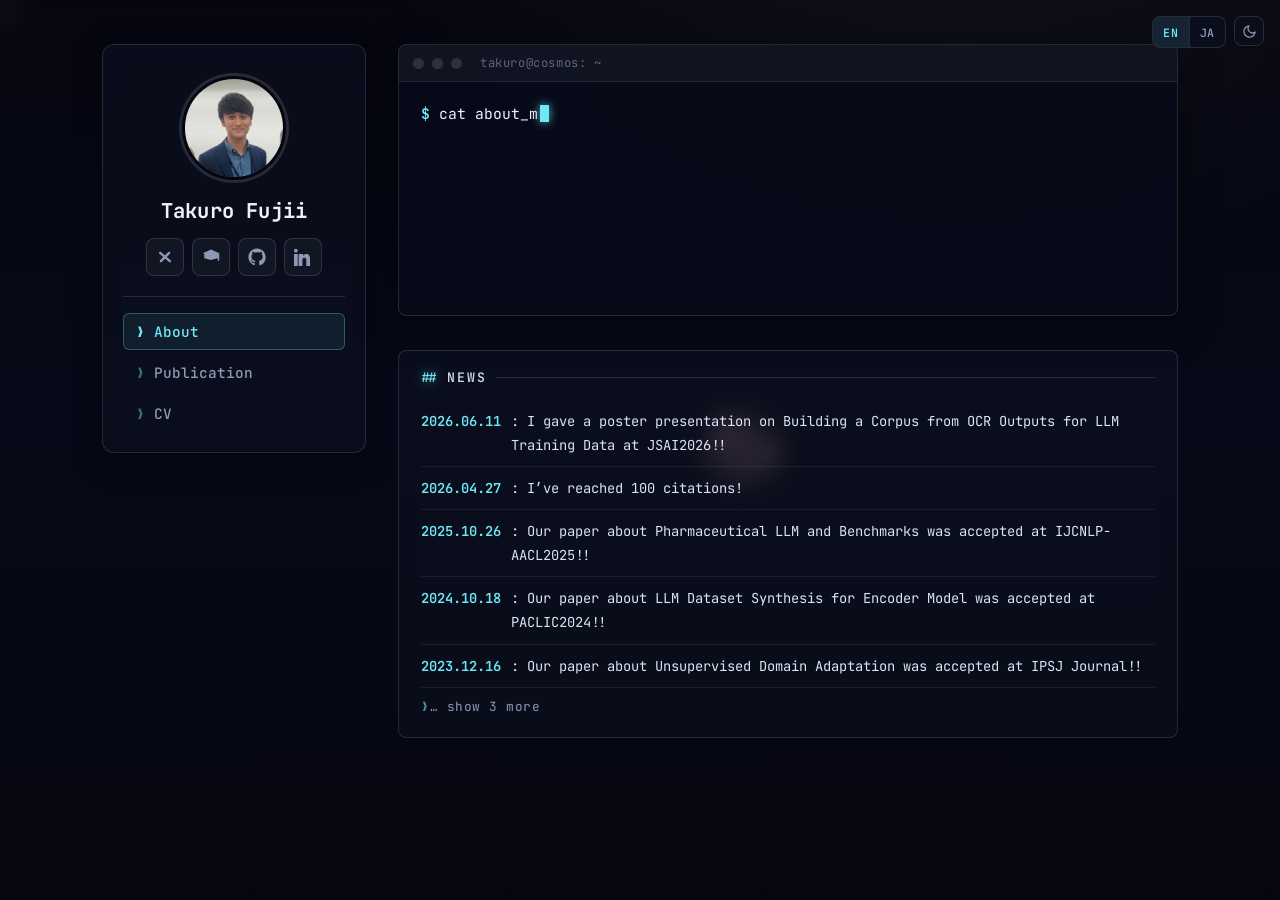
==== commit 78f48c60: "update" ====
--- a/index.html
+++ b/index.html
@@ -9,9 +9,22 @@
 	<link rel="icon" href="data:image/svg+xml,%3Csvg xmlns='http://www.w3.org/2000/svg' viewBox='0 0 100 100'%3E%3Ctext y='0.9em' font-size='90'%3E%F0%9F%AA%90%3C/text%3E%3C/svg%3E">
 	<link rel="preconnect" href="https://fonts.googleapis.com">
 	<link rel="preconnect" href="https://fonts.gstatic.com" crossorigin>
-	<link href="https://fonts.googleapis.com/css2?family=JetBrains+Mono:ital,wght@0,300;0,400;0,500;0,600;0,700;1,400&display=swap" rel="stylesheet">
+	<link href="https://fonts.googleapis.com/css2?family=JetBrains+Mono:ital,wght@0,300;0,400;0,500;0,600;0,700;1,400&family=M+PLUS+1+Code:wght@400;500;700&display=swap" rel="stylesheet">
 	<link rel="stylesheet" href="styles.css">
-	<script>document.documentElement.classList.add('js');</script>
+	<script>
+	/* テーマ（dark/light）と言語（en/ja）を描画前に適用。URL の ?theme= / ?lang= でも指定可能 */
+	(function(){
+		var d=document.documentElement;d.classList.add('js');
+		var q=new URLSearchParams(location.search);
+		var theme=q.get('theme'),lang=q.get('lang');
+		try{
+			theme=theme||localStorage.getItem('site-theme');
+			lang=lang||localStorage.getItem('site-lang');
+		}catch(e){}
+		if(theme==='light')d.classList.add('light');
+		if(lang==='ja'){d.classList.add('lang-ja');d.lang='ja';}
+	})();
+	</script>
 </head>
 <body>
 	<div class="site">
@@ -31,27 +44,40 @@
 				<div class="terminal-body">
 					<p class="term-line" hidden><span class="t-prompt">$&nbsp;</span><span class="t-cmd" data-cmd="cat about_me.md"></span></p>
 					<div class="type-target">
-						<h4>About Me</h4>
-						<p>
-						I develop LLM from scratch and research AI/LLM in <a href="https://www.rd.ntt/organization/laboratory/" target="_blank" rel="noopener">NTT Human Informatics Laboratories, NTT, Inc.</a> .
-						My current research topics lie in deep learning about Neural Language Processing, in particular, LLM dataset synthesis.
+						<h4><span lang="en">About Me</span><span lang="ja">自己紹介</span></h4>
+						<p lang="en">
+						I develop and research AI/LLM in <a href="https://www.rd.ntt/organization/laboratory/" target="_blank" rel="noopener">NTT Human Informatics Laboratories, NTT, Inc.</a> .
+						My recent research topics lie in deep learning about Neural Language Processing, in particular, LLM dataset synthesis.
 						I obtained my Master's degrees from Yokohama National University in 2024, under the supervision of <a href="https://researchmap.jp/hamagami" target="_blank" rel="noopener">Prof. Tomoki Hamagami</a>.
+						</p>
+						<p lang="ja">
+						<a href="https://www.rd.ntt/organization/laboratory/" target="_blank" rel="noopener">NTT人間情報研究所（NTT株式会社）</a>にて、AI/LLMの研究開発に取り組んでいます。
+						最近興味のある研究テーマは自然言語処理、特にLLMによるデータセット合成です。
+						2024年に横浜国立大学にて<a href="https://researchmap.jp/hamagami" target="_blank" rel="noopener">濱上知樹教授</a>の指導のもと修士号を取得しました。
 						</p>
 					</div>
 				</div>
 			</section>
 
 			<section class="news" aria-label="News">
-				<h4>News</h4>
+				<h4><span lang="en">News</span><span lang="ja">ニュース</span></h4>
 				<ul>
-				<li><span class="news-date">2026.06.11</span>: I gave a poster presentation on LLM training data refinement at JSAI2026!!</li>
-				<li><span class="news-date">2026.04.27</span>: I’ve reached 100 citations!</li>
-				<li><span class="news-date">2025.10.26</span>: Our paper about Pharmaceutical LLM and Benchmarks was accepted at IJCNLP-AACL2025!!</li>
-				<li><span class="news-date">2024.10.18</span>: Our paper about LLM Dataset Synthesis for Encoder Model was accepted at PACLIC2024!!</li>
-				<li><span class="news-date">2023.12.16</span>: Our paper about Unsupervised Domain Adaptation was accepted at IPSJ Journal!!</li>
-				<li><span class="news-date">2023.11.29</span>: Our paper about Video Transformer Model for Sperm Assessment was accepted at WACV2024!!</li>
-				<li><span class="news-date">2023.08.11</span>: Our paper about Text-based Person ReID was accepted at ICCV Workshop!!</li>
-				<li><span class="news-date">2023.06.09</span>: Our paper about BERT Tokenizer Analysis was accepted at ACL Student Research Workshop!!</li>
+				<li lang="en"><span class="news-date">2026.06.11</span>: I gave a poster presentation on Building a Corpus from OCR Outputs for LLM Training Data at JSAI2026!!</li>
+				<li lang="ja"><span class="news-date">2026.06.11</span>: JSAI2026にてLLM学習データのためのOCR出力コーパス化に関するポスター発表を行いました!!</li>
+				<li lang="en"><span class="news-date">2026.04.27</span>: I’ve reached 100 citations!</li>
+				<li lang="ja"><span class="news-date">2026.04.27</span>: 被引用数が100件に到達しました!</li>
+				<li lang="en"><span class="news-date">2025.10.26</span>: Our paper about Pharmaceutical LLM and Benchmarks was accepted at IJCNLP-AACL2025!!</li>
+				<li lang="ja"><span class="news-date">2025.10.26</span>: 製薬LLMとベンチマークに関する論文がIJCNLP-AACL2025に採択されました!!</li>
+				<li lang="en"><span class="news-date">2024.10.18</span>: Our paper about LLM Dataset Synthesis for Encoder Model was accepted at PACLIC2024!!</li>
+				<li lang="ja"><span class="news-date">2024.10.18</span>: エンコーダモデルのためのLLMデータセット合成に関する論文がPACLIC2024に採択されました!!</li>
+				<li lang="en"><span class="news-date">2023.12.16</span>: Our paper about Unsupervised Domain Adaptation was accepted at IPSJ Journal!!</li>
+				<li lang="ja"><span class="news-date">2023.12.16</span>: 教師なしドメイン適応に関する論文が情報処理学会論文誌に採択されました!!</li>
+				<li lang="en"><span class="news-date">2023.11.29</span>: Our paper about Video Transformer Model for Sperm Assessment was accepted at WACV2024!!</li>
+				<li lang="ja"><span class="news-date">2023.11.29</span>: 精子評価のための動画Transformerモデル構築に関する論文がWACV2024に採択されました!!</li>
+				<li lang="en"><span class="news-date">2023.08.11</span>: Our paper about Text-based Person ReID was accepted at ICCV Workshop!!</li>
+				<li lang="ja"><span class="news-date">2023.08.11</span>: テキストベース人物再同定に関する論文がICCVワークショップに採択されました!!</li>
+				<li lang="en"><span class="news-date">2023.06.09</span>: Our paper about BERT Tokenizer Analysis was accepted at ACL Student Research Workshop!!</li>
+				<li lang="ja"><span class="news-date">2023.06.09</span>: BERTトークナイザの分析に関する論文がACL Student Research Workshopに採択されました!!</li>
 				</ul>
 			</section>
 
--- a/styles.css
+++ b/styles.css
@@ -1,8 +1,9 @@
 /* ==========================================================================
    Takuro Fujii — personal site
    Theme: "Cosmic Ink" — 深宇宙 × 水に垂れるインク × ターミナル
-   Palette: 黒系背景 + グレー/白 + アクセント1色（シアン）
-            ランダム色はインタラクティブなインクのみに使用
+   - ダーク（デフォルト）/ ライトの2テーマ（html.light で切替）
+   - 英語（デフォルト）/ 日本語の2言語(html.lang-ja で切替)
+   - 配色は背景系 + グレー/白 + アクセント1色。ランダム色はインクのみ
    ========================================================================== */
 
 :root{
@@ -11,19 +12,85 @@
   --fg:#dbe4f5;
   --muted:#8d99b5;
   --faint:#5b6781;
-
-  --accent:#6ee7f7;      /* 唯一のアクセントカラー */
+  --text-strong:#eef2ff;
+  --label:#cdd6ea;
+  --meta-em:#b9c5db;
+
+  --accent:#6ee7f7;          /* 唯一のアクセントカラー */
+  --accent-rgb:110,231,247;
   --link:#6ee7f7;
+  --link-hover:#aef4ff;
+  --sel-fg:#ffffff;
 
   --card:rgba(11,14,29,.86);
+  --card-hover:rgba(14,18,36,.9);
   --card-border:rgba(255,255,255,.12);
-  --card-border-hover:rgba(110,231,247,.4);
+  --card-border-hover:rgba(var(--accent-rgb),.4);
+  --term-bg:rgba(9,11,26,.88);
+  --opt-bg:#0b0e22;
+
+  --line:rgba(255,255,255,.07);
+  --line-strong:rgba(255,255,255,.12);
+  --bump:rgba(255,255,255,.04);
+  --hover-bg:rgba(255,255,255,.05);
+
+  --shadow-card:0 8px 30px rgba(0,0,0,.35);
+  --shadow-term:0 12px 40px rgba(0,0,0,.4);
+
+  --page-bg:
+    radial-gradient(1000px 600px at 75% -10%, rgba(255,255,255,.045), transparent 60%),
+    linear-gradient(180deg,#05060f,#070918 45%,#05060f);
 
   --radius:8px;
-  --mono:'JetBrains Mono',ui-monospace,SFMono-Regular,Menlo,Consolas,'Liberation Mono',monospace;
-
+  --mono:'JetBrains Mono','M PLUS 1 Code',ui-monospace,SFMono-Regular,Menlo,Consolas,'Liberation Mono',monospace;
+
+  color-scheme:dark;
   font-size:16px;
 }
+
+/* ---- ライトテーマ ---- */
+html.light{
+  --bg-deep:#e9edf4;
+  --bg:#f4f6fa;
+  --fg:#2a3550;
+  --muted:#5d6a85;
+  --faint:#8a94ab;
+  --text-strong:#121d36;
+  --label:#3d4c6b;
+  --meta-em:#4d5d7a;
+
+  --accent:#0b7490;
+  --accent-rgb:11,116,144;
+  --link:#0b7490;
+  --link-hover:#085c73;
+  --sel-fg:#08222e;
+
+  --card:rgba(255,255,255,.86);
+  --card-hover:rgba(255,255,255,.97);
+  --card-border:rgba(15,25,50,.14);
+  --term-bg:rgba(255,255,255,.92);
+  --opt-bg:#ffffff;
+
+  --line:rgba(15,25,50,.1);
+  --line-strong:rgba(15,25,50,.16);
+  --bump:rgba(15,25,50,.05);
+  --hover-bg:rgba(15,25,50,.06);
+
+  --shadow-card:0 8px 30px rgba(35,50,90,.12);
+  --shadow-term:0 12px 40px rgba(35,50,90,.14);
+
+  --page-bg:
+    radial-gradient(1000px 600px at 75% -10%, rgba(20,50,110,.05), transparent 60%),
+    linear-gradient(180deg,#e8ecf3,#f6f8fb 45%,#e8ecf3);
+
+  color-scheme:light;
+}
+
+/* --------------------------------------------------------------------------
+   言語切替（デフォルト EN。html.lang-ja で日本語表示）
+   -------------------------------------------------------------------------- */
+html.lang-ja [lang="en"]{display:none !important}
+html:not(.lang-ja) [lang="ja"]{display:none !important}
 
 /* --------------------------------------------------------------------------
    Base
@@ -32,27 +99,25 @@
 html{
   background:var(--bg-deep);
   scroll-behavior:smooth;
-  scrollbar-color:rgba(255,255,255,.2) transparent;
+  scrollbar-color:var(--line-strong) transparent;
   scrollbar-width:thin;
 }
 html,body{height:100%;max-width:100%;overflow-x:hidden}
 body{
   margin:0;
   font-family:var(--mono);
-  background:
-    radial-gradient(1000px 600px at 75% -10%, rgba(255,255,255,.045), transparent 60%),
-    linear-gradient(180deg,#05060f,#070918 45%,#05060f);
+  background:var(--page-bg);
   color:var(--fg);
   -webkit-font-smoothing:antialiased;
   -moz-osx-font-smoothing:grayscale;
 }
 
-::selection{background:rgba(110,231,247,.28);color:#fff}
+::selection{background:rgba(var(--accent-rgb),.28);color:var(--sel-fg)}
 
 ::-webkit-scrollbar{width:10px;height:10px}
 ::-webkit-scrollbar-track{background:transparent}
 ::-webkit-scrollbar-thumb{
-  background:rgba(255,255,255,.16);
+  background:var(--line-strong);
   border-radius:8px;
   border:2px solid var(--bg-deep);
 }
@@ -75,7 +140,7 @@
 
 /* --------------------------------------------------------------------------
    Cosmic background（JS が .cosmos を body 直下に注入する）
-   レイヤー順: 単色の霧 → 星 → インク → 粒状ノイズ
+   レイヤー順: 単色の霧 → 星 → 粒状ノイズ（インクは最前面の .inkfield）
    -------------------------------------------------------------------------- */
 .cosmos{
   position:fixed;inset:0;
@@ -96,6 +161,7 @@
   transform:translateZ(0);
   background:radial-gradient(circle at 40% 40%, rgba(136,164,196,.45), rgba(136,164,196,0) 70%);
 }
+html.light .ink-blob{mix-blend-mode:multiply;opacity:.14 !important}
 .ink-1{
   width:56vmax;height:56vmax;left:-16vmax;top:-22vmax;opacity:.42;
   animation:ink-drift-1 44s ease-in-out infinite alternate;
@@ -144,10 +210,11 @@
 }
 
 .starfield{position:absolute;inset:0;width:100%;height:100%}
+html.light .starfield{display:none}
 
 /* 水に垂れるインク（タップ／スライドで滲む。JS 描画）
-   コンテンツの最前面に screen 合成で重ねる。低アルファ＋ぼかしなので
-   文字の可読性は保たれる */
+   ダーク: screen 合成で発光するインク
+   ライト: multiply 合成で紙に落ちたインク */
 .inkfield{
   position:fixed;inset:0;width:100%;height:100%;
   z-index:5;
@@ -156,6 +223,7 @@
   mix-blend-mode:screen;
   opacity:1;
 }
+html.light .inkfield{mix-blend-mode:multiply;opacity:.6}
 
 /* インクの質感を出す微細な粒状ノイズ */
 .grain{
@@ -164,6 +232,56 @@
   opacity:.045;
   mix-blend-mode:overlay;
 }
+html.light .grain{opacity:.06}
+
+/* --------------------------------------------------------------------------
+   言語・テーマ切替ドック（JS が body 直下に注入する）
+   -------------------------------------------------------------------------- */
+.ctrl-dock{
+  position:fixed;top:16px;right:16px;z-index:30;
+  display:flex;gap:8px;align-items:stretch;
+}
+.lang-switch{
+  display:flex;
+  background:var(--card);
+  border:1px solid var(--card-border);
+  border-radius:8px;
+  overflow:hidden;
+  backdrop-filter:blur(8px);
+  -webkit-backdrop-filter:blur(8px);
+}
+.lang-btn{
+  font-family:var(--mono);
+  font-size:.72rem;font-weight:600;letter-spacing:.06em;
+  padding:0 10px;height:30px;
+  background:transparent;border:0;
+  color:var(--muted);
+  cursor:pointer;
+  transition:color .2s ease,background .2s ease;
+}
+.lang-btn + .lang-btn{border-left:1px solid var(--card-border)}
+.lang-btn:hover{color:var(--accent)}
+.lang-btn[aria-pressed="true"]{
+  color:var(--accent);
+  background:rgba(var(--accent-rgb),.1);
+}
+.theme-btn{
+  display:inline-flex;align-items:center;justify-content:center;
+  width:30px;height:30px;
+  background:var(--card);
+  border:1px solid var(--card-border);
+  border-radius:8px;
+  color:var(--muted);
+  cursor:pointer;
+  backdrop-filter:blur(8px);
+  -webkit-backdrop-filter:blur(8px);
+  transition:color .2s ease,border-color .2s ease;
+}
+.theme-btn:hover{color:var(--accent);border-color:var(--card-border-hover)}
+.theme-btn svg{width:15px;height:15px;display:block}
+.theme-btn .icon-sun{display:none}
+html.light .theme-btn .icon-sun{display:block}
+html.light .theme-btn .icon-moon{display:none}
 
 /* --------------------------------------------------------------------------
    Layout
@@ -194,7 +312,7 @@
   padding:28px 20px 20px;
   backdrop-filter:blur(8px);
   -webkit-backdrop-filter:blur(8px);
-  box-shadow:0 8px 30px rgba(0,0,0,.35);
+  box-shadow:var(--shadow-card);
 }
 
 .profile{display:flex;flex-direction:column;align-items:center;gap:14px;width:100%}
@@ -203,7 +321,7 @@
 .avatar-ring{
   padding:3px;
   border-radius:50%;
-  background:rgba(255,255,255,.14);
+  background:var(--line-strong);
 }
 .avatar{
   display:block;
@@ -217,7 +335,7 @@
   margin:0;
   font-size:1.28rem;font-weight:700;letter-spacing:.01em;
   white-space:normal;
-  color:#eef2ff;
+  color:var(--text-strong);
 }
 
 .social-row{display:flex;gap:8px;justify-content:center;flex-wrap:wrap}
@@ -225,21 +343,21 @@
   display:inline-flex;align-items:center;justify-content:center;
   width:38px;height:38px;border-radius:8px;
   color:var(--muted);
-  background:rgba(255,255,255,.04);
-  border:1px solid rgba(255,255,255,.1);
+  background:var(--bump);
+  border:1px solid var(--line-strong);
   transition:color .25s ease,border-color .25s ease,box-shadow .25s ease;
 }
 .social-row a svg{width:18px;height:18px;display:block;fill:currentColor}
 .social-row a:hover{
   color:var(--accent);
-  border-color:rgba(110,231,247,.45);
-  box-shadow:0 0 16px rgba(110,231,247,.2);
+  border-color:rgba(var(--accent-rgb),.45);
+  box-shadow:0 0 16px rgba(var(--accent-rgb),.2);
 }
 
 .nav{
   display:flex;flex-direction:column;width:100%;gap:4px;
   margin-top:14px;padding-top:16px;
-  border-top:1px solid rgba(255,255,255,.1);
+  border-top:1px solid var(--line-strong);
 }
 .nav a{
   font-size:.9rem;font-weight:500;
@@ -249,12 +367,12 @@
   transition:color .22s ease,background .22s ease,border-color .22s ease;
 }
 .nav a::before{content:'❯ ';color:var(--accent);opacity:.45;transition:opacity .22s ease}
-.nav a:hover{color:#fff;background:rgba(255,255,255,.05);border-color:rgba(255,255,255,.16)}
+.nav a:hover{color:var(--text-strong);background:var(--hover-bg);border-color:var(--line-strong)}
 .nav a:hover::before{opacity:1}
 .nav a[aria-current="page"]{
   color:var(--accent);
-  background:rgba(110,231,247,.08);
-  border-color:rgba(110,231,247,.3);
+  background:rgba(var(--accent-rgb),.08);
+  border-color:rgba(var(--accent-rgb),.3);
 }
 .nav a[aria-current="page"]::before{opacity:1}
 
@@ -268,7 +386,7 @@
   font-size:.82rem;font-weight:600;
   letter-spacing:.14em;
   text-transform:uppercase;
-  color:#cdd6ea;
+  color:var(--label);
 }
 .content h4::before{
   content:'##';
@@ -276,12 +394,12 @@
   white-space:nowrap;
   letter-spacing:0;
   color:var(--accent);
-  text-shadow:0 0 12px rgba(110,231,247,.5);
+  text-shadow:0 0 12px rgba(var(--accent-rgb),.5);
 }
 .content h4::after{
   content:'';
   flex:1;height:1px;
-  background:rgba(255,255,255,.12);
+  background:var(--line-strong);
 }
 .content section > h4:first-child{margin-top:0}
 
@@ -291,29 +409,29 @@
   text-underline-offset:3px;
   transition:color .2s ease,text-shadow .2s ease;
 }
-.content a:hover{color:#aef4ff;text-shadow:0 0 14px rgba(110,231,247,.6)}
+.content a:hover{color:var(--link-hover);text-shadow:0 0 14px rgba(var(--accent-rgb),.6)}
 
 /* --------------------------------------------------------------------------
    Terminal（About Me のタイプライター演出）
    -------------------------------------------------------------------------- */
 .terminal{
-  background:rgba(9,11,26,.88);
+  background:var(--term-bg);
   border:1px solid var(--card-border);
   border-radius:var(--radius);
   overflow:hidden;
   backdrop-filter:blur(8px);
   -webkit-backdrop-filter:blur(8px);
-  box-shadow:0 12px 40px rgba(0,0,0,.4);
+  box-shadow:var(--shadow-term);
 }
 .terminal.is-typing{cursor:pointer}
 
 .terminal-bar{
   display:flex;align-items:center;gap:8px;
   padding:10px 14px;
-  background:rgba(255,255,255,.04);
-  border-bottom:1px solid rgba(255,255,255,.08);
-}
-.t-dot{width:11px;height:11px;border-radius:50%;flex:none;background:rgba(255,255,255,.18)}
+  background:var(--bump);
+  border-bottom:1px solid var(--line);
+}
+.t-dot{width:11px;height:11px;border-radius:50%;flex:none;background:var(--line-strong)}
 .terminal-title{
   margin-left:10px;
   color:var(--faint);
@@ -329,7 +447,7 @@
 
 .term-line{margin:0 0 12px}
 .t-prompt{color:var(--accent);font-weight:600}
-.t-cmd{color:#eef2ff}
+.t-cmd{color:var(--text-strong)}
 
 /* JS 有効時はタイプ開始までソーステキストを隠す（FOUC 防止） */
 .js .type-target:not(.typing):not(.typed){visibility:hidden}
@@ -340,12 +458,12 @@
   font-size:1.1rem;font-weight:700;
   letter-spacing:.02em;
   text-transform:none;
-  color:#eef2ff;
+  color:var(--text-strong);
 }
 .terminal-body h4::before{
   content:'# ';
   color:var(--accent);
-  text-shadow:0 0 12px rgba(110,231,247,.4);
+  text-shadow:0 0 12px rgba(var(--accent-rgb),.4);
 }
 .terminal-body h4::after{content:none}
 .terminal-body p{margin:0 0 10px;color:var(--fg)}
@@ -357,7 +475,7 @@
   margin-left:2px;
   vertical-align:-.18em;
   background:var(--accent);
-  box-shadow:0 0 10px rgba(110,231,247,.8);
+  box-shadow:0 0 10px rgba(var(--accent-rgb),.8);
   animation:cursor-blink 1.1s step-end infinite;
 }
 .t-cursor.busy{animation:none;opacity:1}
@@ -384,17 +502,20 @@
   margin:0;padding:9px 0;
   font-size:.86rem;line-height:1.75;
   color:var(--fg);
-  border-top:1px solid rgba(255,255,255,.06);
+  border-top:1px solid var(--line);
 }
 .news li:first-child{border-top:0}
+/* li は en→ja の順で対になっている前提。JA 表示時は2番目の li が先頭になる */
+html.lang-ja .news li[lang="ja"]:nth-child(2){border-top:0}
 .news-date{color:var(--accent);font-weight:600}
 
-/* 6件目以降の折りたたみトグル */
+/* 6件目以降の折りたたみ */
+.news ul:not(.news-open) li.news-extra{display:none !important}
 .news-toggle{
   display:block;width:100%;
   margin:0;padding:10px 0 12px;
   background:transparent;border:0;
-  border-top:1px solid rgba(255,255,255,.06);
+  border-top:1px solid var(--line);
   font-family:var(--mono);font-size:.8rem;letter-spacing:.04em;
   color:var(--muted);text-align:left;cursor:pointer;
   transition:color .2s ease;
@@ -426,7 +547,7 @@
 .publication-item::before{
   content:'';
   position:absolute;left:0;top:0;bottom:0;width:2px;
-  background:linear-gradient(180deg,rgba(110,231,247,.8),rgba(110,231,247,.25),transparent);
+  background:linear-gradient(180deg,rgba(var(--accent-rgb),.8),rgba(var(--accent-rgb),.25),transparent);
   opacity:.45;
   transition:opacity .25s ease;
 }
@@ -438,19 +559,19 @@
 }
 .publication-item:hover{
   border-color:var(--card-border-hover);
-  background:rgba(14,18,36,.9);
+  background:var(--card-hover);
 }
 .publication-item:hover::before{opacity:1}
 
 .pub-title{
   margin:0 0 10px;padding-right:48px;
   font-size:.96rem;font-weight:600;line-height:1.6;
-  color:#eef2ff;
+  color:var(--text-strong);
 }
 .pub-meta{margin:0 0 6px;color:var(--muted);font-size:.79rem;line-height:1.65}
-.pub-meta em{font-style:normal;color:#b9c5db}
+.pub-meta em{font-style:normal;color:var(--meta-em)}
 .publication-item .pub-meta:first-of-type{
-  border-left:2px solid rgba(110,231,247,.4);
+  border-left:2px solid rgba(var(--accent-rgb),.4);
   padding-left:10px;
   margin-bottom:8px;
 }
@@ -461,9 +582,9 @@
 .content a.pub-link{
   display:inline-block;
   padding:2px 8px;
-  border:1px solid rgba(110,231,247,.25);
+  border:1px solid rgba(var(--accent-rgb),.25);
   border-radius:4px;
-  background:rgba(110,231,247,.06);
+  background:rgba(var(--accent-rgb),.06);
   color:var(--accent);
   font-size:.74rem;
   text-decoration:none;
@@ -472,8 +593,8 @@
 }
 .pub-link:hover,
 .content a.pub-link:hover{
-  background:rgba(110,231,247,.14);
-  border-color:rgba(110,231,247,.5);
+  background:rgba(var(--accent-rgb),.14);
+  border-color:rgba(var(--accent-rgb),.5);
   text-shadow:none;
 }
 
@@ -481,7 +602,7 @@
 .pub-controls{display:flex;gap:10px;align-items:center;margin:0 0 18px}
 .pub-controls select{
   font-family:var(--mono);
-  background:rgba(13,17,36,.85);
+  background:var(--card);
   color:var(--fg);
   border:1px solid var(--card-border);
   border-radius:6px;
@@ -489,7 +610,7 @@
   font-size:.84rem;
   cursor:pointer;
 }
-.pub-controls select option{background:#0b0e22;color:var(--fg)}
+.pub-controls select option{background:var(--opt-bg);color:var(--fg)}
 
 /* --------------------------------------------------------------------------
    CV
@@ -502,9 +623,9 @@
   backdrop-filter:blur(8px);
   -webkit-backdrop-filter:blur(8px);
 }
-.cv-item{padding:14px 0;border-top:1px solid rgba(255,255,255,.07)}
+.cv-item{padding:14px 0;border-top:1px solid var(--line)}
 .cv-item:first-child{border-top:0}
-.cv-period{margin:0 0 4px;color:#e9eeff;font-weight:600;font-size:.88rem;line-height:1.7}
+.cv-period{margin:0 0 4px;color:var(--text-strong);font-weight:600;font-size:.88rem;line-height:1.7}
 .cv-role{margin:0;color:var(--muted);font-size:.82rem;line-height:1.75}
 .cv-item > p{margin:0 0 4px}
 .cv-item > p:last-child{margin-bottom:0}
@@ -523,7 +644,7 @@
    Responsive
    -------------------------------------------------------------------------- */
 @media (max-width:960px){
-  .site{grid-template-columns:1fr;gap:24px;padding:24px 18px 48px}
+  .site{grid-template-columns:1fr;gap:24px;padding:56px 18px 48px}
   .sidebar{position:relative;top:0;padding:22px 16px 14px}
   .avatar{width:84px;height:84px}
   .nav{flex-direction:row;justify-content:center;flex-wrap:wrap;margin-top:10px;padding-top:14px}
@@ -532,7 +653,8 @@
 
 @media (max-width:520px){
   :root{font-size:15px}
-  .site{padding:16px 12px 40px}
+  .site{padding:54px 12px 40px}
+  .ctrl-dock{top:12px;right:12px}
   .terminal-body{padding:14px 14px 18px;font-size:.88rem}
   .news{padding:14px 14px 8px}
   .news li{grid-template-columns:1fr;gap:0}
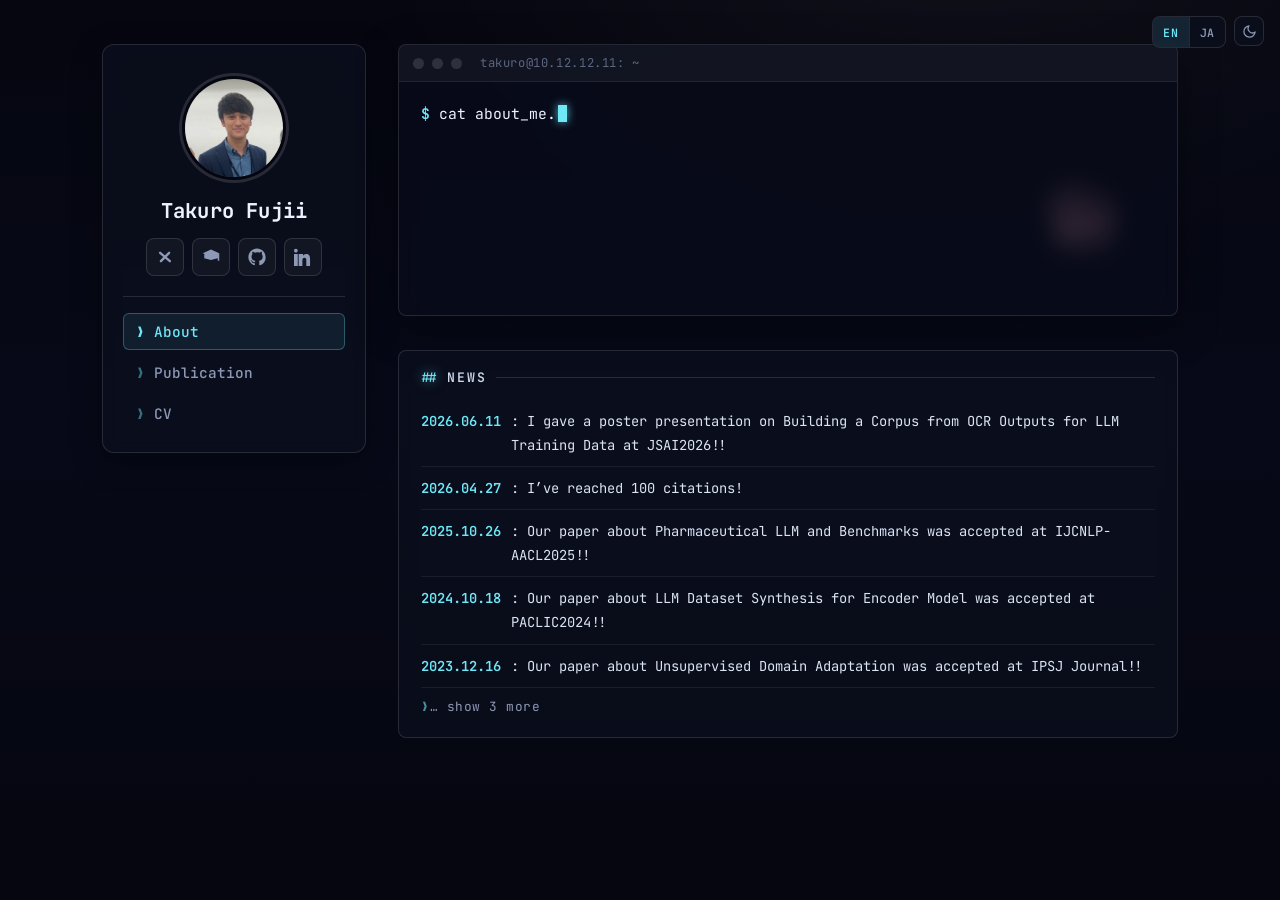
==== commit b72ae4f0: "update" ====
--- a/index.html
+++ b/index.html
@@ -39,7 +39,7 @@
 					<span class="t-dot t-red"></span>
 					<span class="t-dot t-yellow"></span>
 					<span class="t-dot t-green"></span>
-					<span class="terminal-title">takuro@cosmos: ~</span>
+					<span class="terminal-title">takuro@10.12.12.11: ~</span>
 				</div>
 				<div class="terminal-body">
 					<p class="term-line" hidden><span class="t-prompt">$&nbsp;</span><span class="t-cmd" data-cmd="cat about_me.md"></span></p>
--- a/styles.css
+++ b/styles.css
@@ -509,8 +509,13 @@
 html.lang-ja .news li[lang="ja"]:nth-child(2){border-top:0}
 .news-date{color:var(--accent);font-weight:600}
 
-/* 6件目以降の折りたたみ */
+/* 6件目以降の折りたたみ（展開時は順番にポップイン。delay は JS が設定） */
 .news ul:not(.news-open) li.news-extra{display:none !important}
+@keyframes pop-in{
+  from{opacity:0;transform:translateY(8px)}
+  to{opacity:1;transform:none}
+}
+.news ul.news-open li.news-extra{animation:pop-in .38s cubic-bezier(.2,.7,.3,1) both}
 .news-toggle{
   display:block;width:100%;
   margin:0;padding:10px 0 12px;
@@ -542,7 +547,7 @@
   overflow:hidden;
   backdrop-filter:blur(8px);
   -webkit-backdrop-filter:blur(8px);
-  transition:border-color .25s ease,background .25s ease;
+  transition:border-color .25s ease,background .25s ease,transform .25s ease,box-shadow .25s ease;
 }
 .publication-item::before{
   content:'';
@@ -560,6 +565,8 @@
 .publication-item:hover{
   border-color:var(--card-border-hover);
   background:var(--card-hover);
+  transform:translateY(-2px);
+  box-shadow:0 10px 28px rgba(0,0,0,.25);
 }
 .publication-item:hover::before{opacity:1}
 
@@ -570,7 +577,9 @@
 }
 .pub-meta{margin:0 0 6px;color:var(--muted);font-size:.79rem;line-height:1.65}
 .pub-meta em{font-style:normal;color:var(--meta-em)}
-.publication-item .pub-meta:first-of-type{
+/* 掲載先（venue）行のアクセントバー。言語切替で重複するため em を含む行にも適用 */
+.publication-item .pub-meta:first-of-type,
+.publication-item .pub-meta:has(em){
   border-left:2px solid rgba(var(--accent-rgb),.4);
   padding-left:10px;
   margin-bottom:8px;
@@ -623,19 +632,26 @@
   backdrop-filter:blur(8px);
   -webkit-backdrop-filter:blur(8px);
 }
-.cv-item{padding:14px 0;border-top:1px solid var(--line)}
+.cv-item{
+  padding:14px 12px;
+  margin:0 -12px;
+  border-top:1px solid var(--line);
+  border-radius:6px;
+  transition:background .25s ease;
+}
 .cv-item:first-child{border-top:0}
+.cv-item:hover{background:var(--hover-bg)}
 .cv-period{margin:0 0 4px;color:var(--text-strong);font-weight:600;font-size:.88rem;line-height:1.7}
 .cv-role{margin:0;color:var(--muted);font-size:.82rem;line-height:1.75}
 .cv-item > p{margin:0 0 4px}
 .cv-item > p:last-child{margin-bottom:0}
 
 /* --------------------------------------------------------------------------
-   Reveal on scroll
+   Reveal on scroll（出入りのたびに再生。--rv-y はスクロール方向で JS が設定）
    -------------------------------------------------------------------------- */
 .reveal{
   opacity:0;
-  transform:translateY(10px);
+  transform:translateY(var(--rv-y,12px));
   transition:opacity .55s cubic-bezier(.2,.7,.3,1),transform .55s cubic-bezier(.2,.7,.3,1);
 }
 .reveal.is-visible{opacity:1;transform:none}
@@ -671,7 +687,9 @@
   .ink-blob{animation:none !important}
   .t-cursor{animation:none;opacity:1}
   .reveal,.reveal.is-visible{transition:none !important;transform:none !important;opacity:1 !important}
-  .publication-item,.social-row a,.nav a{transition:none}
+  .news ul.news-open li.news-extra{animation:none !important}
+  .publication-item,.social-row a,.nav a,.cv-item{transition:none}
+  .publication-item:hover{transform:none}
 }
 
 /* --------------------------------------------------------------------------
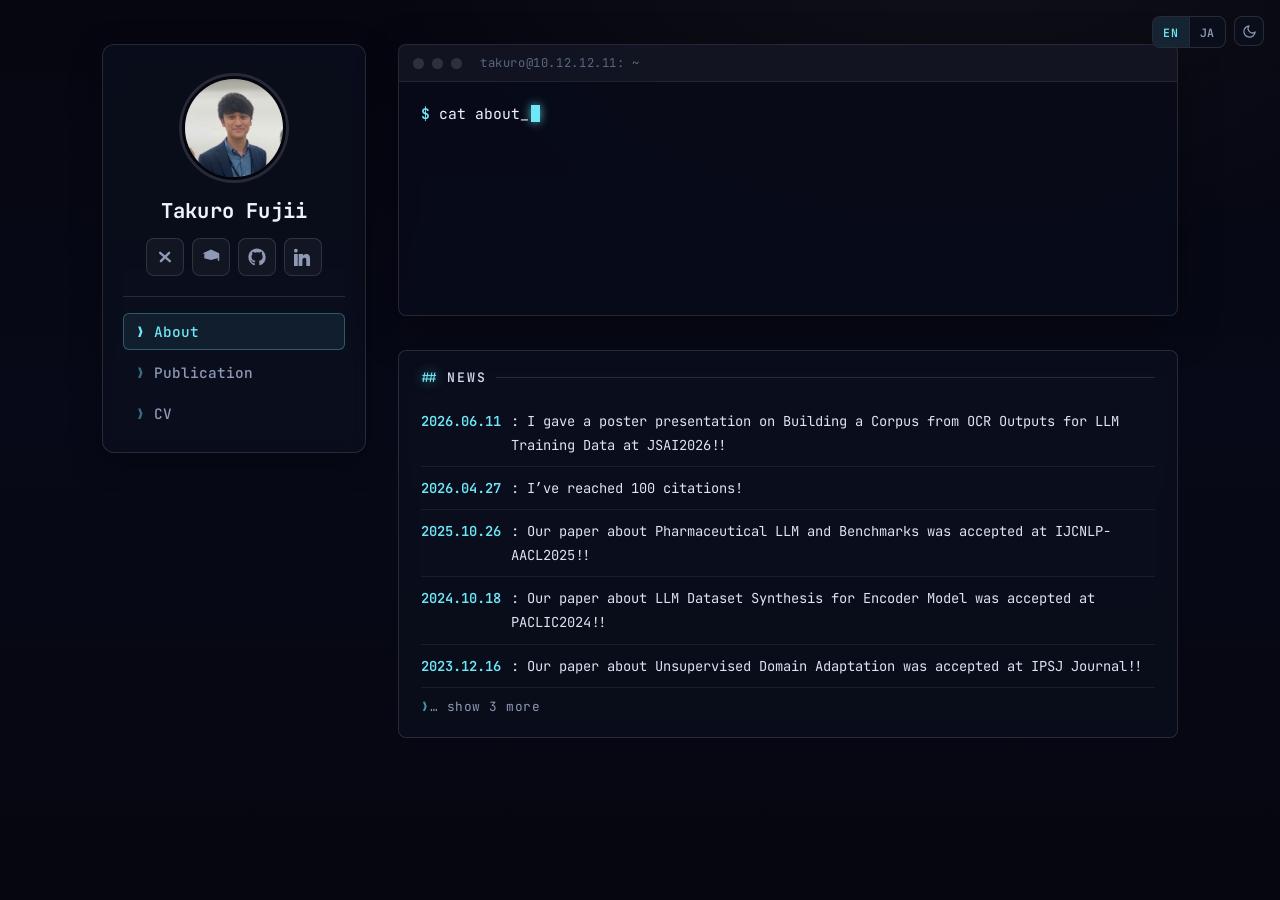
==== commit 629e6b03: "update" ====
--- a/index.html
+++ b/index.html
@@ -10,7 +10,7 @@
 	<link rel="preconnect" href="https://fonts.googleapis.com">
 	<link rel="preconnect" href="https://fonts.gstatic.com" crossorigin>
 	<link href="https://fonts.googleapis.com/css2?family=JetBrains+Mono:ital,wght@0,300;0,400;0,500;0,600;0,700;1,400&family=M+PLUS+1+Code:wght@400;500;700&display=swap" rel="stylesheet">
-	<link rel="stylesheet" href="styles.css">
+	<link rel="stylesheet" href="styles.css?v=20260629">
 	<script>
 	/* テーマ（dark/light）と言語（en/ja）を描画前に適用。URL の ?theme= / ?lang= でも指定可能 */
 	(function(){
@@ -84,6 +84,6 @@
 		</main>
 	</div>
 
-	<script src="./includes.js"></script>
+	<script src="./includes.js?v=20260629"></script>
 </body>
 </html>
--- a/styles.css
+++ b/styles.css
@@ -139,8 +139,8 @@
 [hidden]{display:none !important}
 
 /* --------------------------------------------------------------------------
-   Cosmic background（JS が .cosmos を body 直下に注入する）
-   レイヤー順: 単色の霧 → 星 → 粒状ノイズ（インクは最前面の .inkfield）
+   Fluid background（JS が .cosmos を body 直下に注入する）
+   レイヤー順: 煙シェーダ → 粒状ノイズ
    -------------------------------------------------------------------------- */
 .cosmos{
   position:fixed;inset:0;
@@ -149,86 +149,31 @@
   pointer-events:none;
 }
 
-.nebula{position:absolute;inset:-8%;will-change:transform}
-
-/* 漂う単色の霧（ベースの空気感） */
-.ink-blob{
-  position:absolute;
-  border-radius:50%;
-  filter:blur(80px);
-  mix-blend-mode:screen;
-  will-change:transform;
-  transform:translateZ(0);
-  background:radial-gradient(circle at 40% 40%, rgba(136,164,196,.45), rgba(136,164,196,0) 70%);
-}
-html.light .ink-blob{mix-blend-mode:multiply;opacity:.14 !important}
-.ink-1{
-  width:56vmax;height:56vmax;left:-16vmax;top:-22vmax;opacity:.42;
-  animation:ink-drift-1 44s ease-in-out infinite alternate;
-}
-.ink-2{
-  width:48vmax;height:48vmax;right:-14vmax;top:8vmax;opacity:.32;
-  animation:ink-drift-2 36s ease-in-out infinite alternate;
-}
-.ink-3{
-  width:46vmax;height:46vmax;left:-10vmax;bottom:-18vmax;opacity:.28;
-  animation:ink-drift-3 52s ease-in-out infinite alternate;
-}
-.ink-4{
-  width:40vmax;height:40vmax;right:4vmax;bottom:-12vmax;opacity:.3;
-  animation:ink-drift-4 30s ease-in-out infinite alternate;
-}
-.ink-5{
-  width:34vmax;height:34vmax;left:32vw;top:24vh;opacity:.22;
-  animation:ink-drift-5 40s ease-in-out infinite alternate;
-}
-
-@keyframes ink-drift-1{
-  0%  {transform:translate(0,0) scale(1) rotate(0deg)}
-  50% {transform:translate(9vmax,7vmax) scale(1.18) rotate(18deg)}
-  100%{transform:translate(-4vmax,12vmax) scale(.92) rotate(-10deg)}
-}
-@keyframes ink-drift-2{
-  0%  {transform:translate(0,0) scale(1)}
-  50% {transform:translate(-10vmax,6vmax) scale(1.12)}
-  100%{transform:translate(-3vmax,-7vmax) scale(.9)}
-}
-@keyframes ink-drift-3{
-  0%  {transform:translate(0,0) scale(1) rotate(0deg)}
-  50% {transform:translate(8vmax,-9vmax) scale(1.15) rotate(-14deg)}
-  100%{transform:translate(13vmax,2vmax) scale(1.02) rotate(8deg)}
-}
-@keyframes ink-drift-4{
-  0%  {transform:translate(0,0) scale(1)}
-  50% {transform:translate(-7vmax,-8vmax) scale(1.2)}
-  100%{transform:translate(4vmax,-3vmax) scale(.95)}
-}
-@keyframes ink-drift-5{
-  0%  {transform:translate(0,0) scale(1)}
-  50% {transform:translate(-12vmax,9vmax) scale(1.25)}
-  100%{transform:translate(8vmax,-6vmax) scale(.88)}
-}
-
-.starfield{position:absolute;inset:0;width:100%;height:100%}
-html.light .starfield{display:none}
-
-/* 水に垂れるインク（タップ／スライドで滲む。JS 描画）
-   ダーク: screen 合成で発光するインク
-   ライト: multiply 合成で紙に落ちたインク */
-.inkfield{
-  position:fixed;inset:0;width:100%;height:100%;
-  z-index:5;
-  pointer-events:none;
-  filter:blur(12px);
-  mix-blend-mode:screen;
-  opacity:1;
-}
-html.light .inkfield{mix-blend-mode:multiply;opacity:.6}
-
-/* インクの質感を出す微細な粒状ノイズ */
+/* 流れる液体（WebGL 描画）。低解像度で描いて少しぼかし、滑らかさを出す */
+.fluid{
+  position:absolute;inset:0;
+  width:100%;height:100%;
+}
+
+/* WebGL が使えない環境のフォールバック */
+.fluid-fallback{
+  background:
+    radial-gradient(60% 60% at 25% 25%, rgba(76,128,189,.30), rgba(76,128,189,0) 70%),
+    radial-gradient(60% 60% at 80% 70%, rgba(30,58,107,.40), rgba(30,58,107,0) 70%),
+    linear-gradient(160deg, #06070f, #0b132b 60%, #0a1020);
+  filter:none;
+}
+html.light .fluid-fallback{
+  background:
+    radial-gradient(60% 60% at 25% 25%, rgba(185,204,230,.55), rgba(185,204,230,0) 70%),
+    radial-gradient(60% 60% at 80% 70%, rgba(221,230,242,.6), rgba(221,230,242,0) 70%),
+    linear-gradient(160deg, #eef3fa, #dde6f2 60%, #e9edf4);
+}
+
+/* 煙の質感を出す微細な粒状ノイズ */
 .grain{
   position:absolute;inset:0;
-  background-image:url("data:image/svg+xml,%3Csvg xmlns='http://www.w3.org/2000/svg' width='160' height='160'%3E%3Cfilter id='n'%3E%3CfeTurbulence type='fractalNoise' baseFrequency='0.9' numOctaves='2'/%3E%3C/filter%3E%3Crect width='100%25' height='100%25' filter='url(%23n)'/%3E%3C/svg%3E");
+  background-image:url("data:image/svg+xml,%3Csvg xmlns='http://www.w3.org/2000/svg' width='160' height='160'%3E%3Cfilter id='n'%3E%3CfeTurbulence type='fractalNoise' baseFrequency='0.9' numOctaves='2' stitchTiles='stitch'/%3E%3CfeColorMatrix type='saturate' values='0'/%3E%3C/filter%3E%3Crect width='100%25' height='100%25' filter='url(%23n)'/%3E%3C/svg%3E");
   opacity:.045;
   mix-blend-mode:overlay;
 }
@@ -676,7 +621,7 @@
   .news li{grid-template-columns:1fr;gap:0}
   .publication-item{padding:14px 14px}
   .cv-box{padding:2px 14px}
-  .ink-blob{filter:blur(60px)}
+  .fluid{filter:none}
 }
 
 /* --------------------------------------------------------------------------
@@ -684,7 +629,6 @@
    -------------------------------------------------------------------------- */
 @media (prefers-reduced-motion: reduce){
   html{scroll-behavior:auto}
-  .ink-blob{animation:none !important}
   .t-cursor{animation:none;opacity:1}
   .reveal,.reveal.is-visible{transition:none !important;transform:none !important;opacity:1 !important}
   .news ul.news-open li.news-extra{animation:none !important}
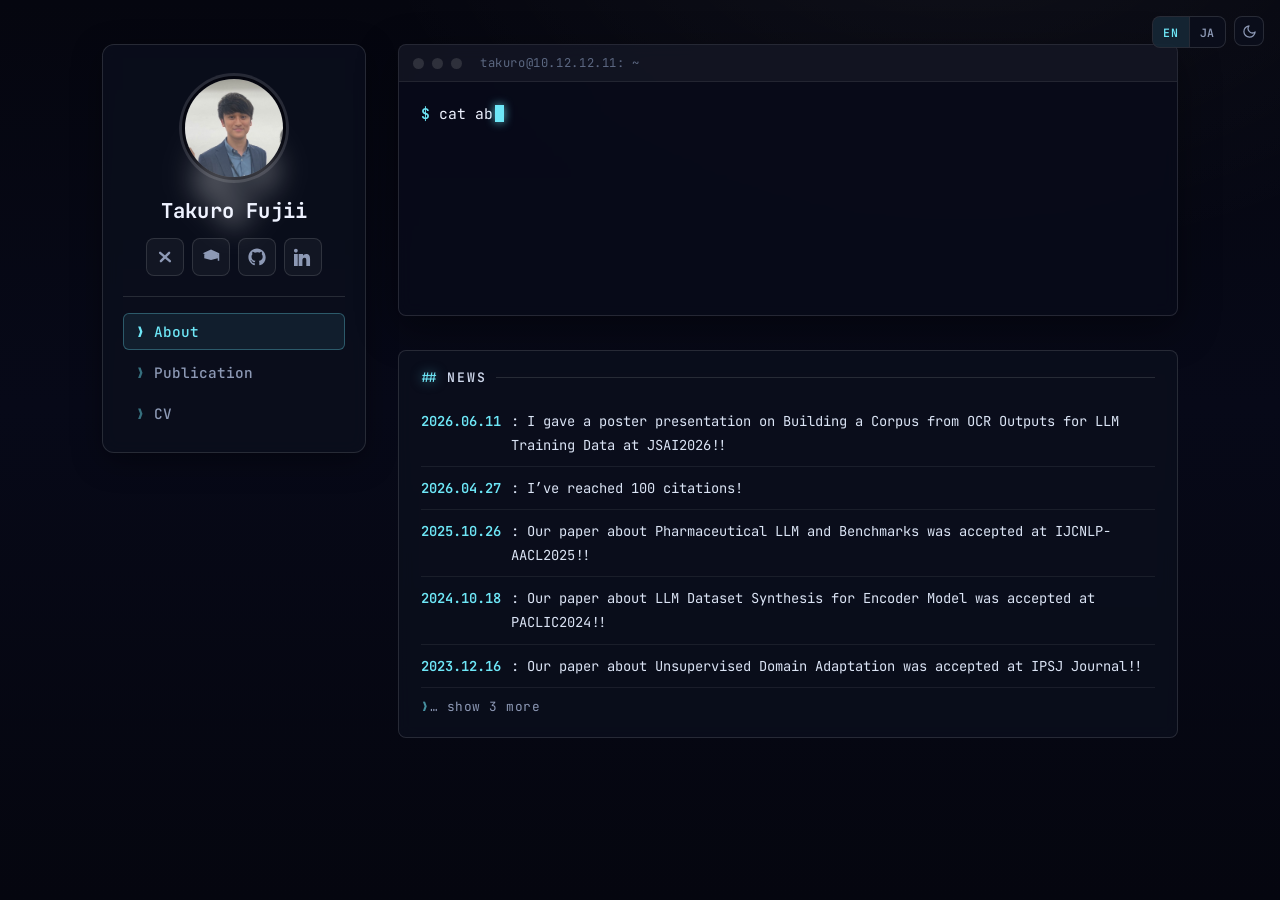
==== commit 9e474e2f: "update" ====
--- a/index.html
+++ b/index.html
@@ -10,7 +10,7 @@
 	<link rel="preconnect" href="https://fonts.googleapis.com">
 	<link rel="preconnect" href="https://fonts.gstatic.com" crossorigin>
 	<link href="https://fonts.googleapis.com/css2?family=JetBrains+Mono:ital,wght@0,300;0,400;0,500;0,600;0,700;1,400&family=M+PLUS+1+Code:wght@400;500;700&display=swap" rel="stylesheet">
-	<link rel="stylesheet" href="styles.css?v=20260629">
+	<link rel="stylesheet" href="styles.css?v=20260629b">
 	<script>
 	/* テーマ（dark/light）と言語（en/ja）を描画前に適用。URL の ?theme= / ?lang= でも指定可能 */
 	(function(){
@@ -84,6 +84,6 @@
 		</main>
 	</div>
 
-	<script src="./includes.js?v=20260629"></script>
+	<script src="./includes.js?v=20260629b"></script>
 </body>
 </html>
--- a/styles.css
+++ b/styles.css
@@ -169,6 +169,18 @@
     radial-gradient(60% 60% at 80% 70%, rgba(221,230,242,.6), rgba(221,230,242,0) 70%),
     linear-gradient(160deg, #eef3fa, #dde6f2 60%, #e9edf4);
 }
+
+/* タップ／スライドで立ちのぼる白い煙（JS 描画）
+   ダーク: screen 合成で発光する煙 / ライト: 通常合成で薄い煙 */
+.inkfield{
+  position:fixed;inset:0;width:100%;height:100%;
+  z-index:5;
+  pointer-events:none;
+  filter:blur(12px);
+  mix-blend-mode:screen;
+  opacity:1;
+}
+html.light .inkfield{mix-blend-mode:normal;opacity:.5}
 
 /* 煙の質感を出す微細な粒状ノイズ */
 .grain{
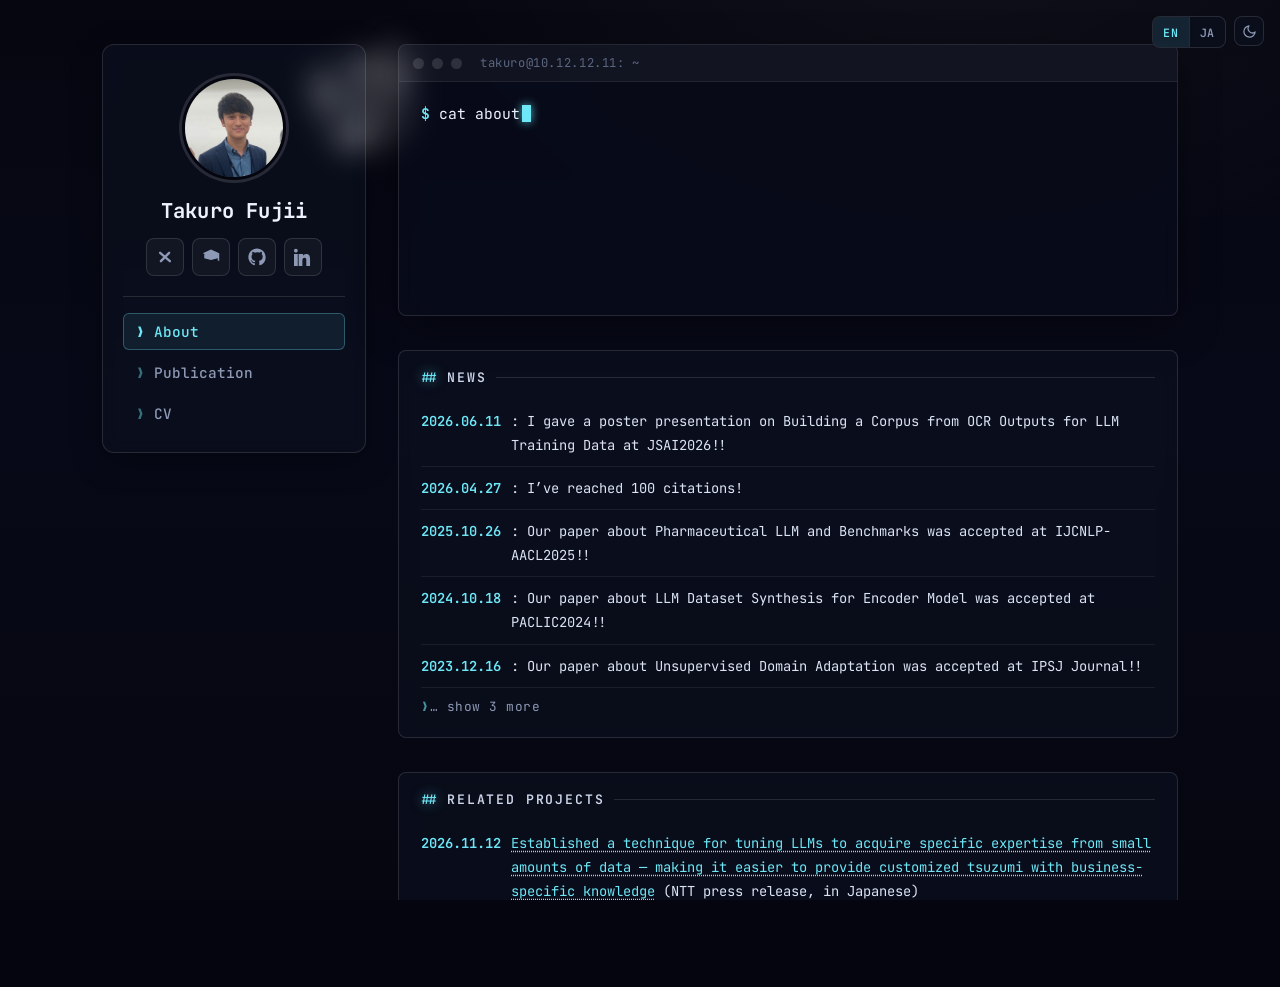
==== commit 664570e4: "関係したプロジェクト欄を追加し、NTTニュースリリース（2026.11.12 少量データからのLLMチューニング技術）を掲載 Co-Authored-By: Claude Opus 5.5 <nore" ====
--- a/index.html
+++ b/index.html
@@ -81,6 +81,14 @@
 				</ul>
 			</section>
 
+			<section class="news projects" aria-label="Related Projects">
+				<h4><span lang="en">Related Projects</span><span lang="ja">関係したプロジェクト</span></h4>
+				<ul>
+				<li lang="en"><span class="news-date">2026.11.12</span><span><a href="https://group.ntt/jp/newsrelease/2026/11/12/261112a.html" target="_blank" rel="noopener">Established a technique for tuning LLMs to acquire specific expertise from small amounts of data — making it easier to provide customized tsuzumi with business-specific knowledge</a> (NTT press release, in Japanese)</span></li>
+				<li lang="ja"><span class="news-date">2026.11.12</span><span><a href="https://group.ntt/jp/newsrelease/2026/11/12/261112a.html" target="_blank" rel="noopener">少量データから特定の専門性を有したLLMにチューニングする技術を確立 ～業務固有の知識を持った個社オリジナルのtsuzumiをもっと容易に提供～</a>（NTTニュースリリース）</span></li>
+				</ul>
+			</section>
+
 		</main>
 	</div>
 
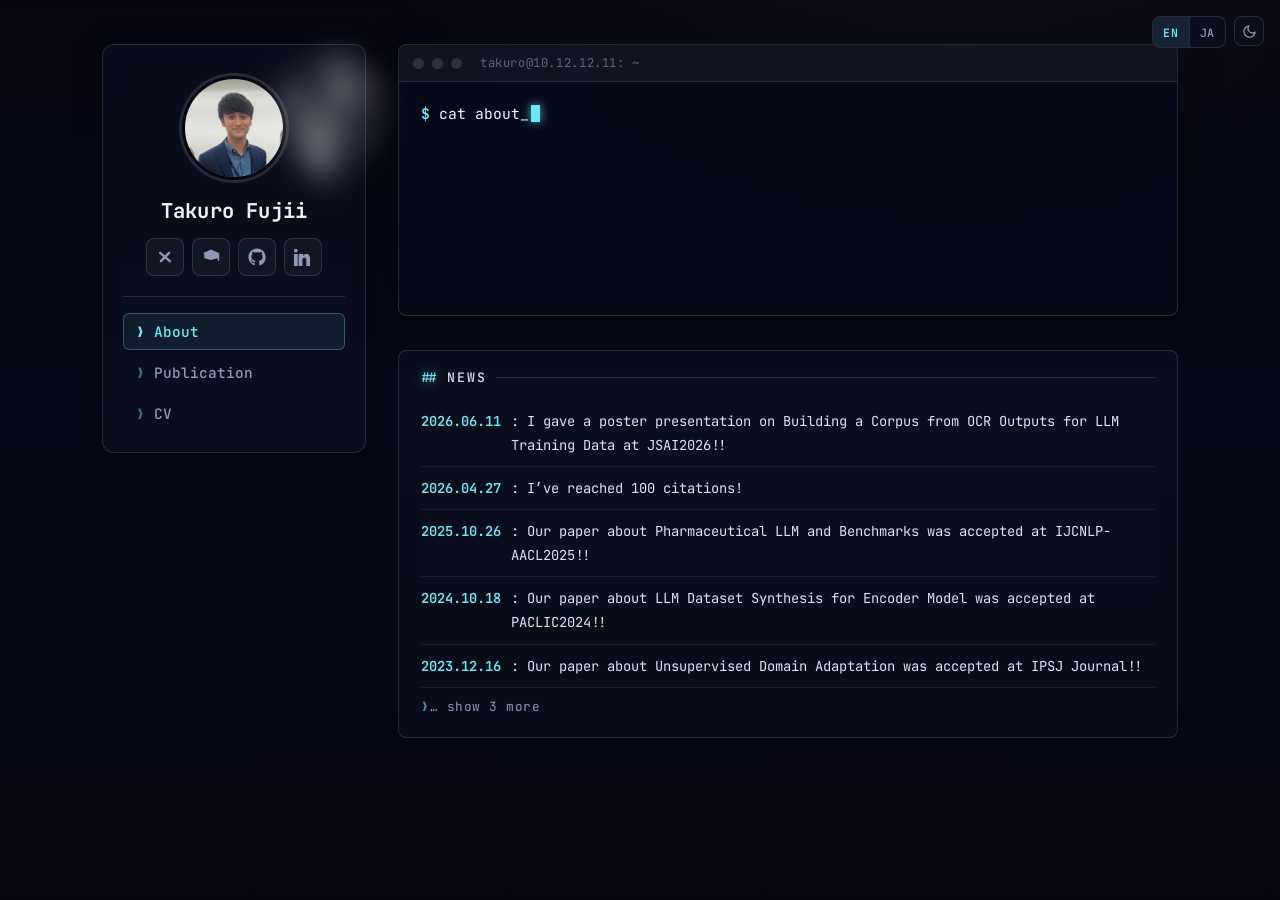
==== commit 3f7e3114: "関係したプロジェクト欄をトップページから CV ページ（活動の次）に移動 Co-Authored-By: Claude Opus 5.5 <noreply@anthropic.com>" ====
--- a/index.html
+++ b/index.html
@@ -81,14 +81,6 @@
 				</ul>
 			</section>
 
-			<section class="news projects" aria-label="Related Projects">
-				<h4><span lang="en">Related Projects</span><span lang="ja">関係したプロジェクト</span></h4>
-				<ul>
-				<li lang="en"><span class="news-date">2026.11.12</span><span><a href="https://group.ntt/jp/newsrelease/2026/11/12/261112a.html" target="_blank" rel="noopener">Established a technique for tuning LLMs to acquire specific expertise from small amounts of data — making it easier to provide customized tsuzumi with business-specific knowledge</a> (NTT press release, in Japanese)</span></li>
-				<li lang="ja"><span class="news-date">2026.11.12</span><span><a href="https://group.ntt/jp/newsrelease/2026/11/12/261112a.html" target="_blank" rel="noopener">少量データから特定の専門性を有したLLMにチューニングする技術を確立 ～業務固有の知識を持った個社オリジナルのtsuzumiをもっと容易に提供～</a>（NTTニュースリリース）</span></li>
-				</ul>
-			</section>
-
 		</main>
 	</div>
 
